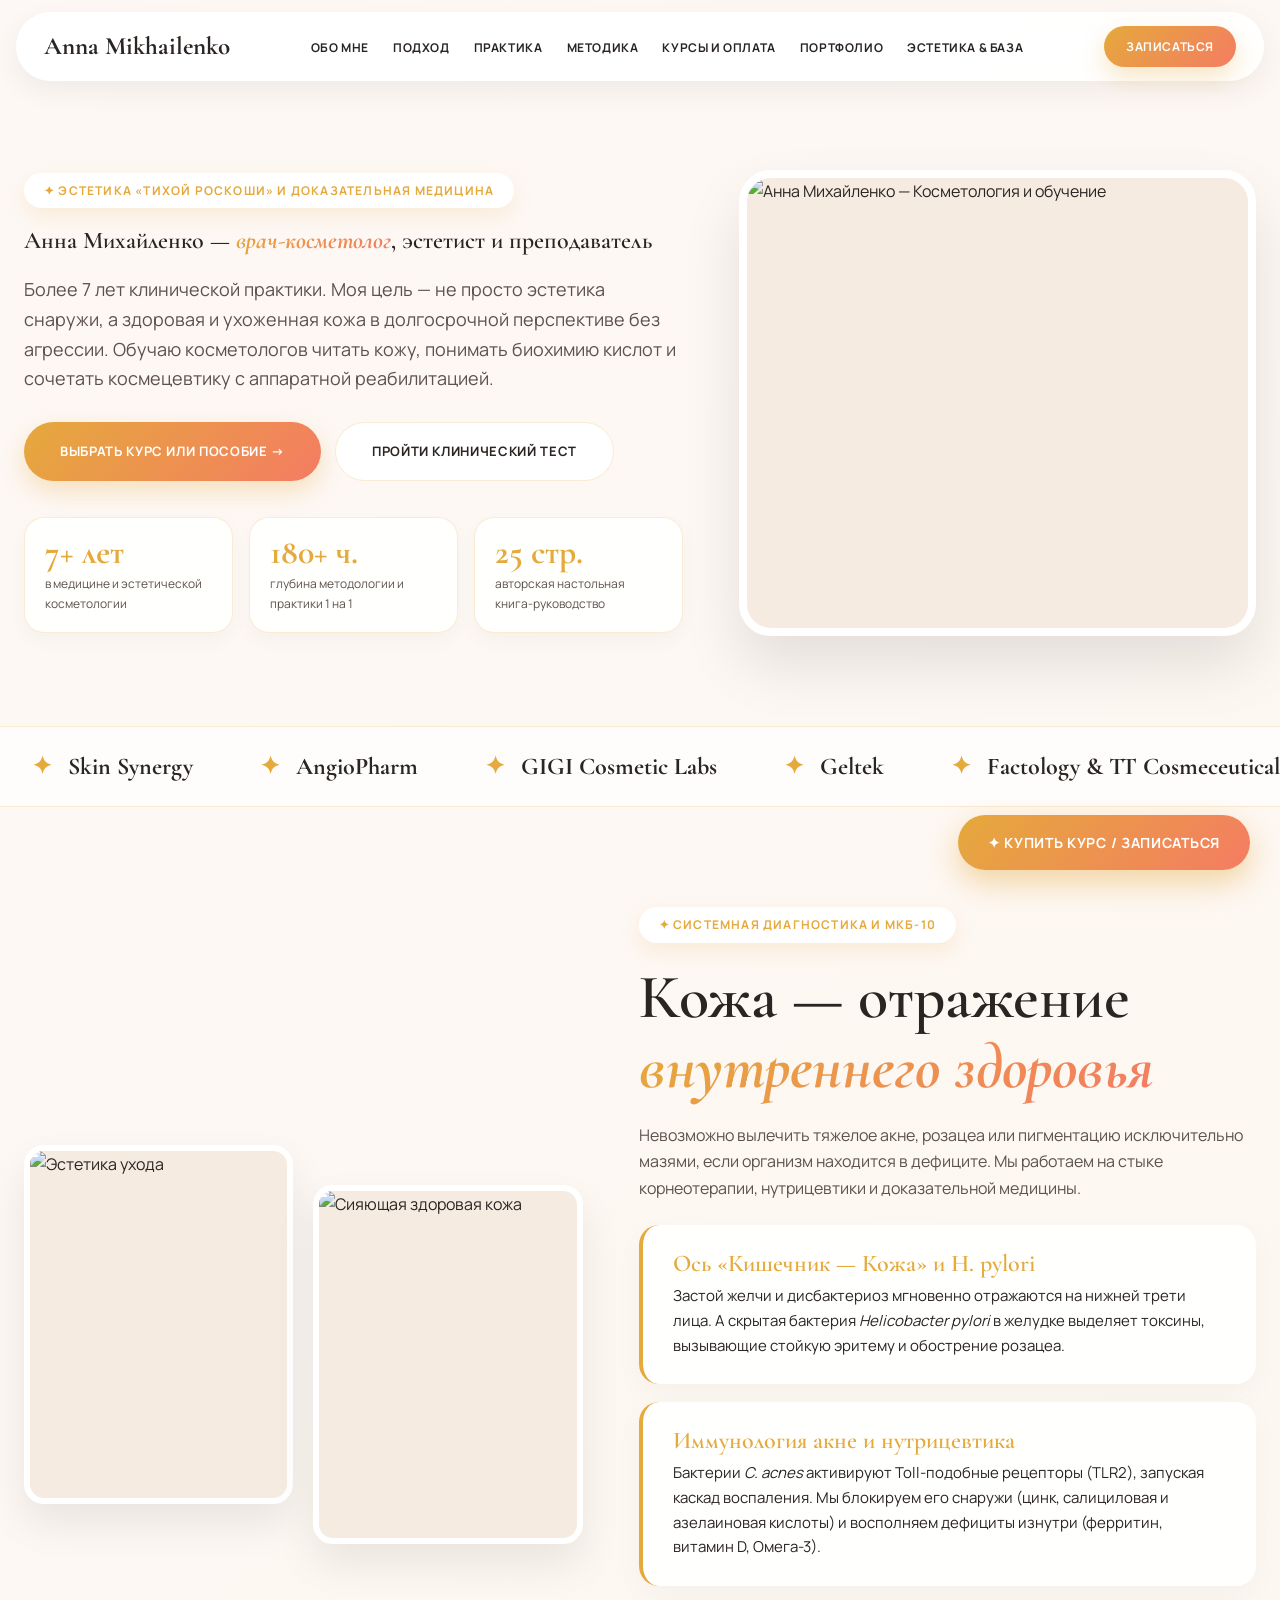
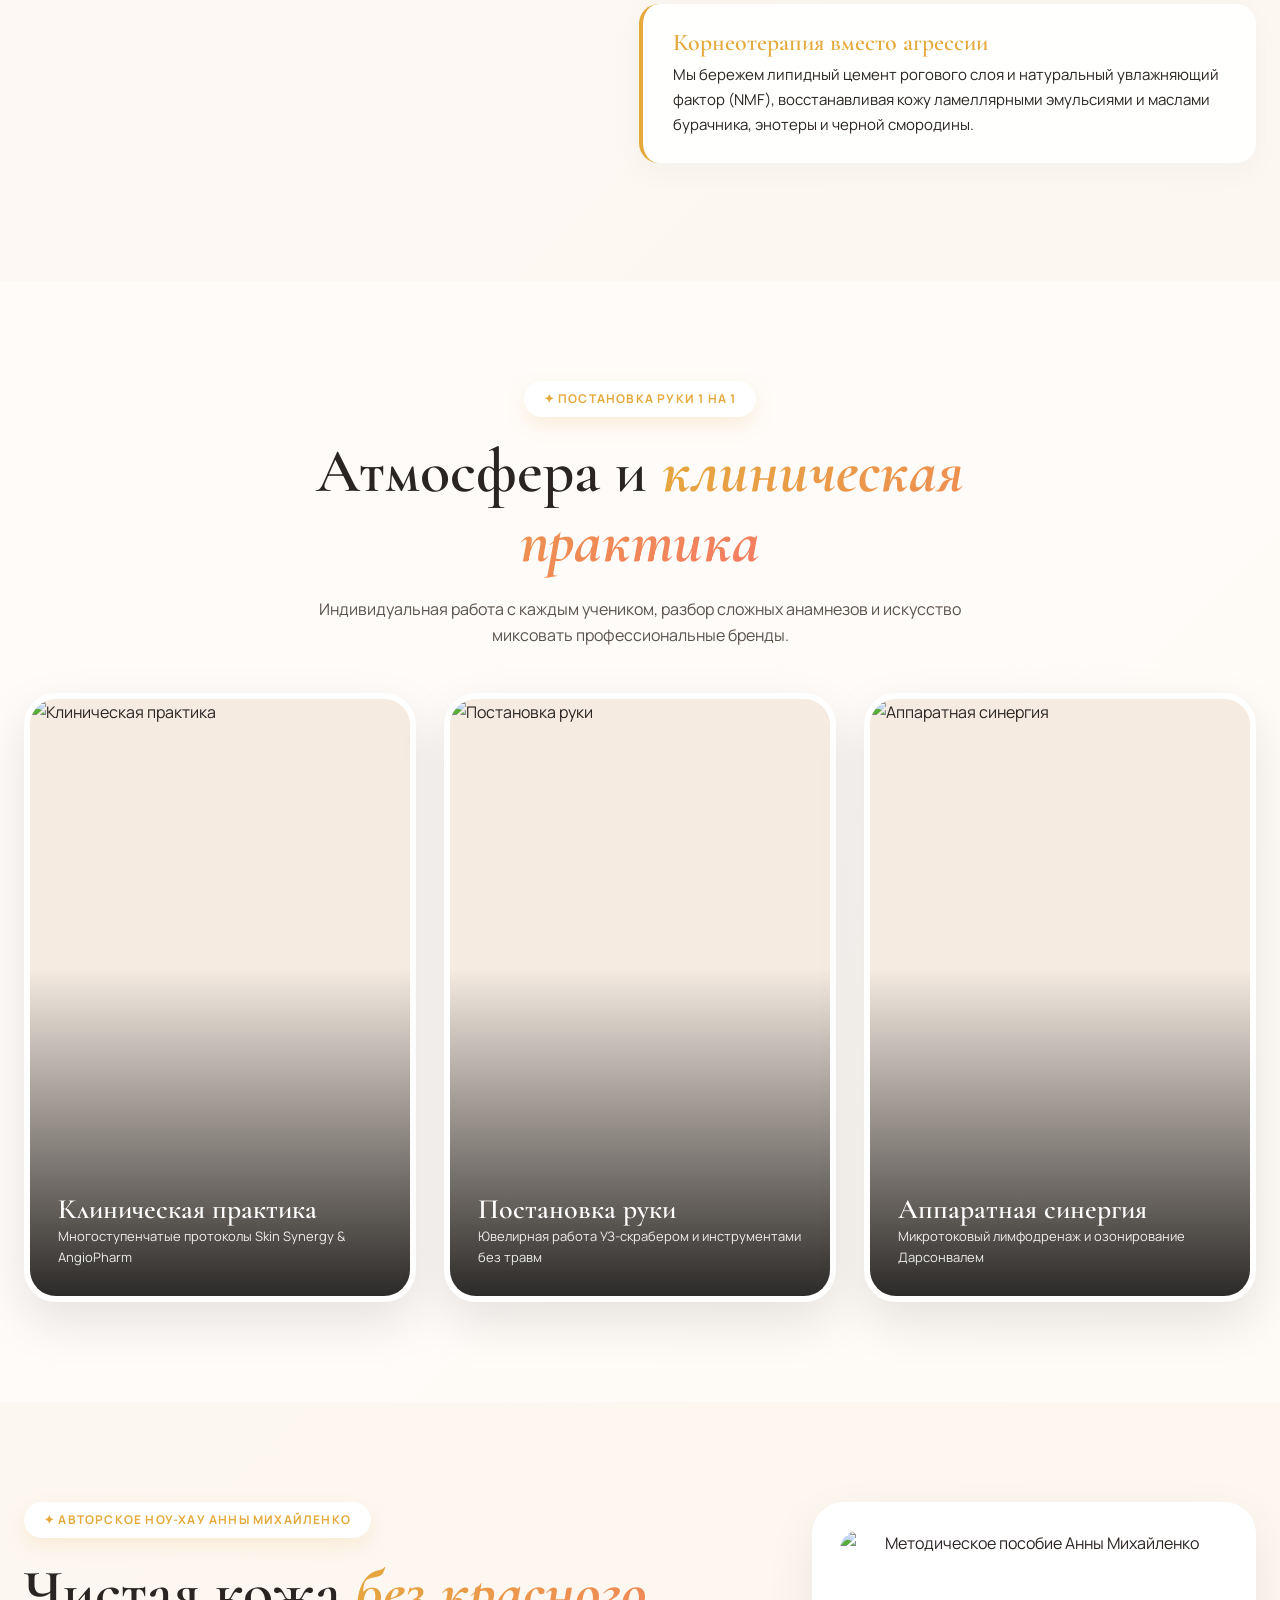
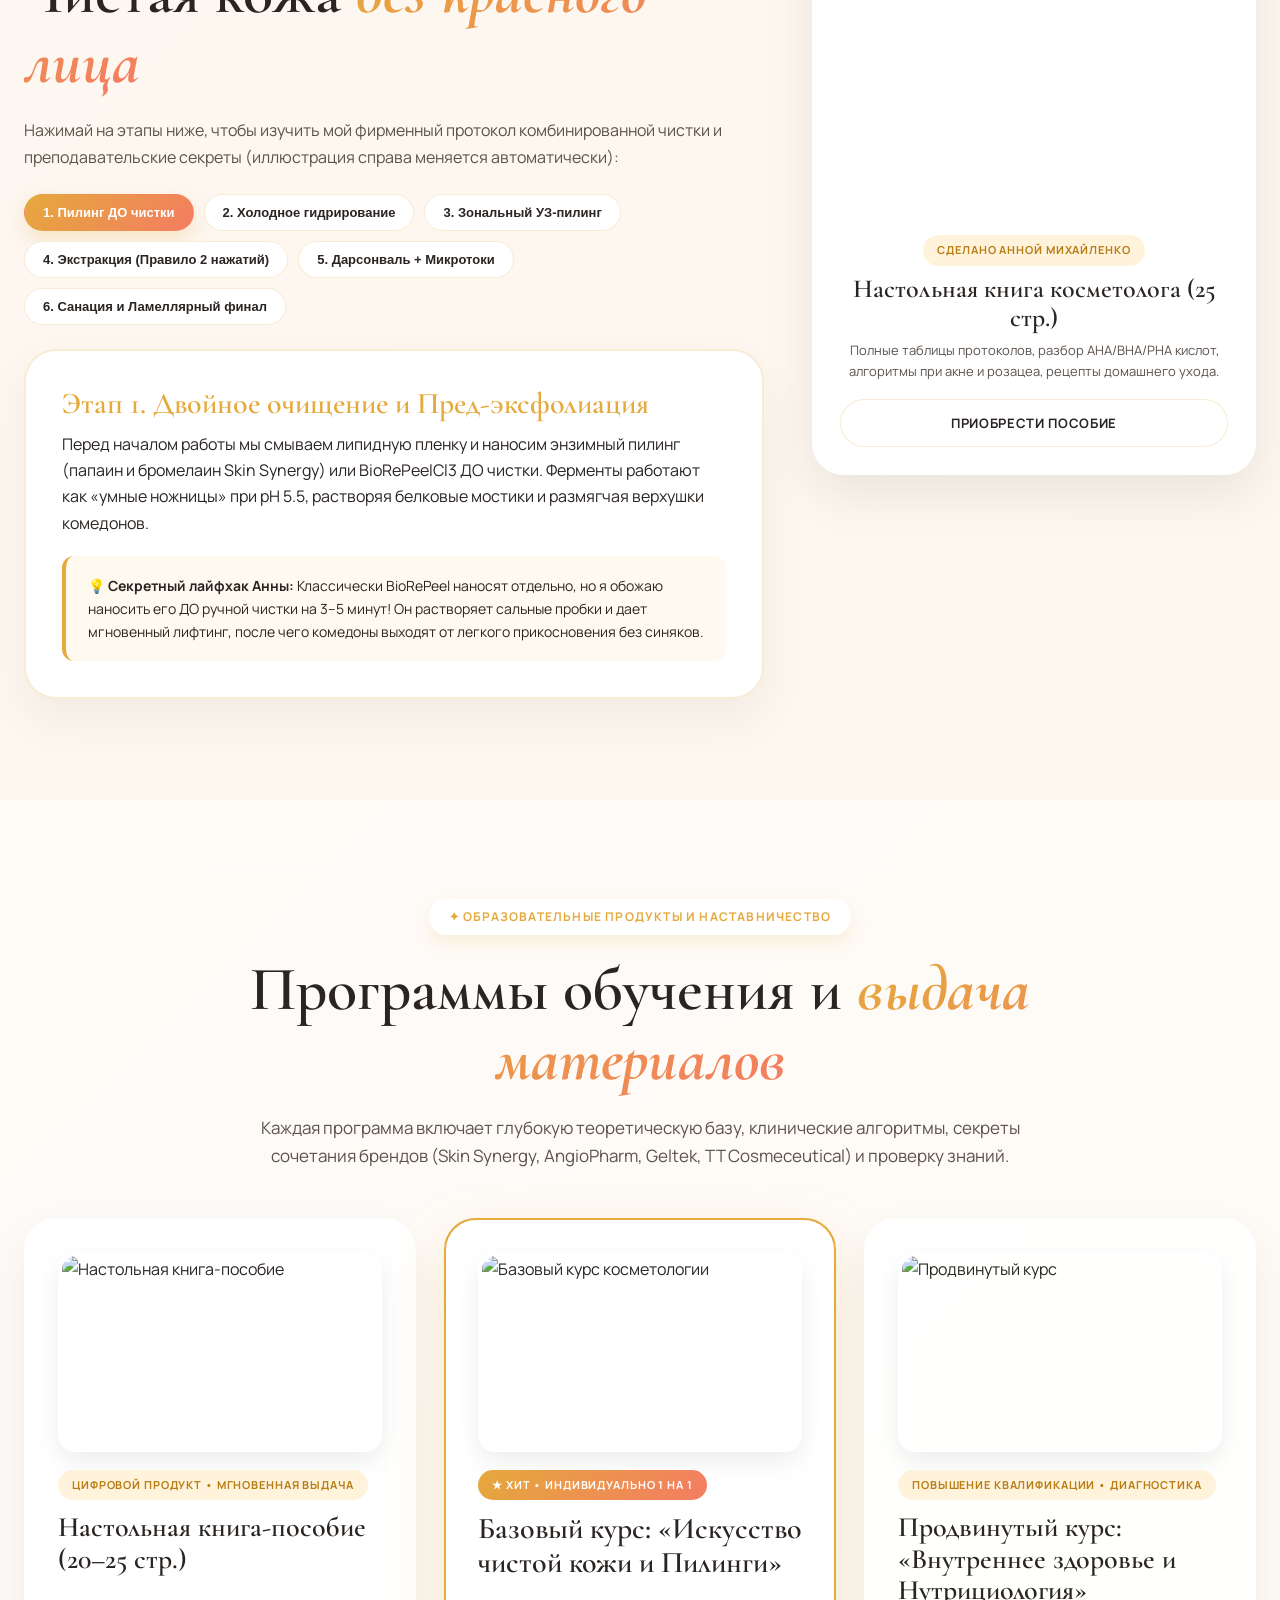
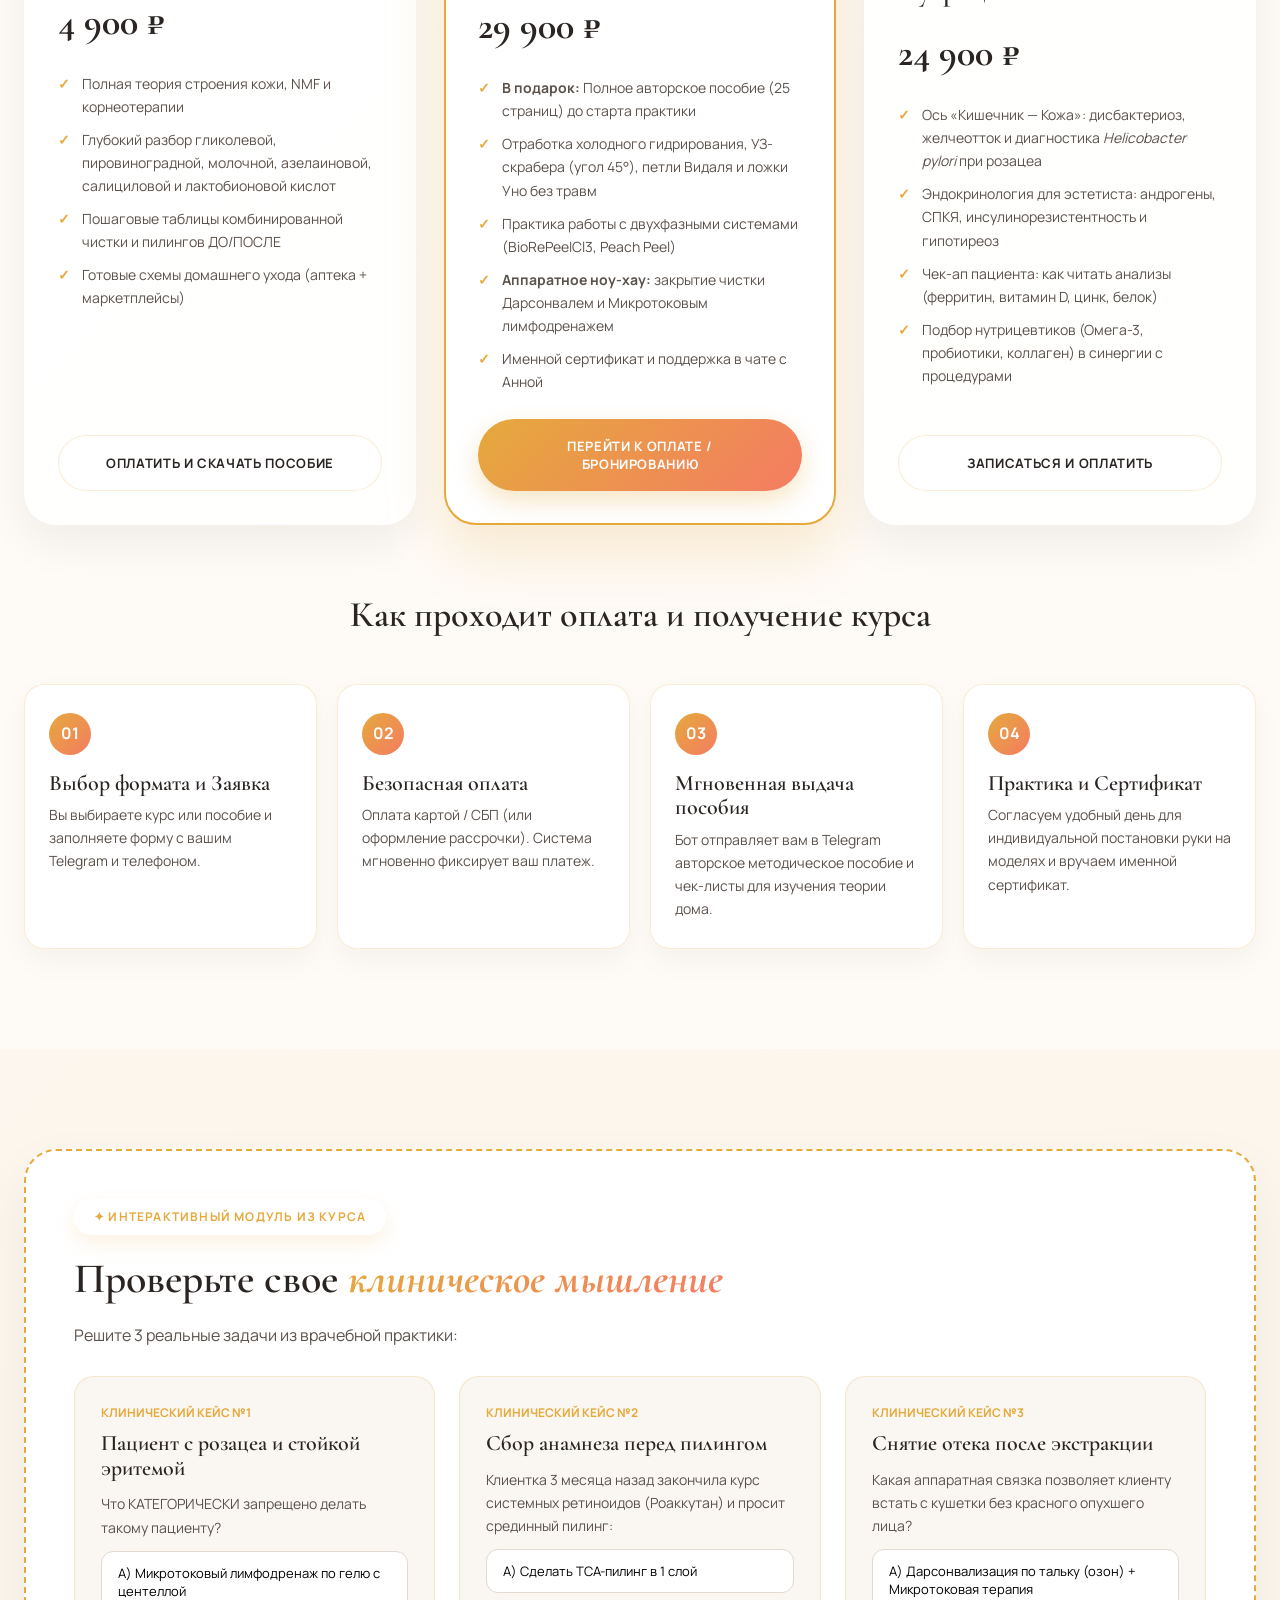
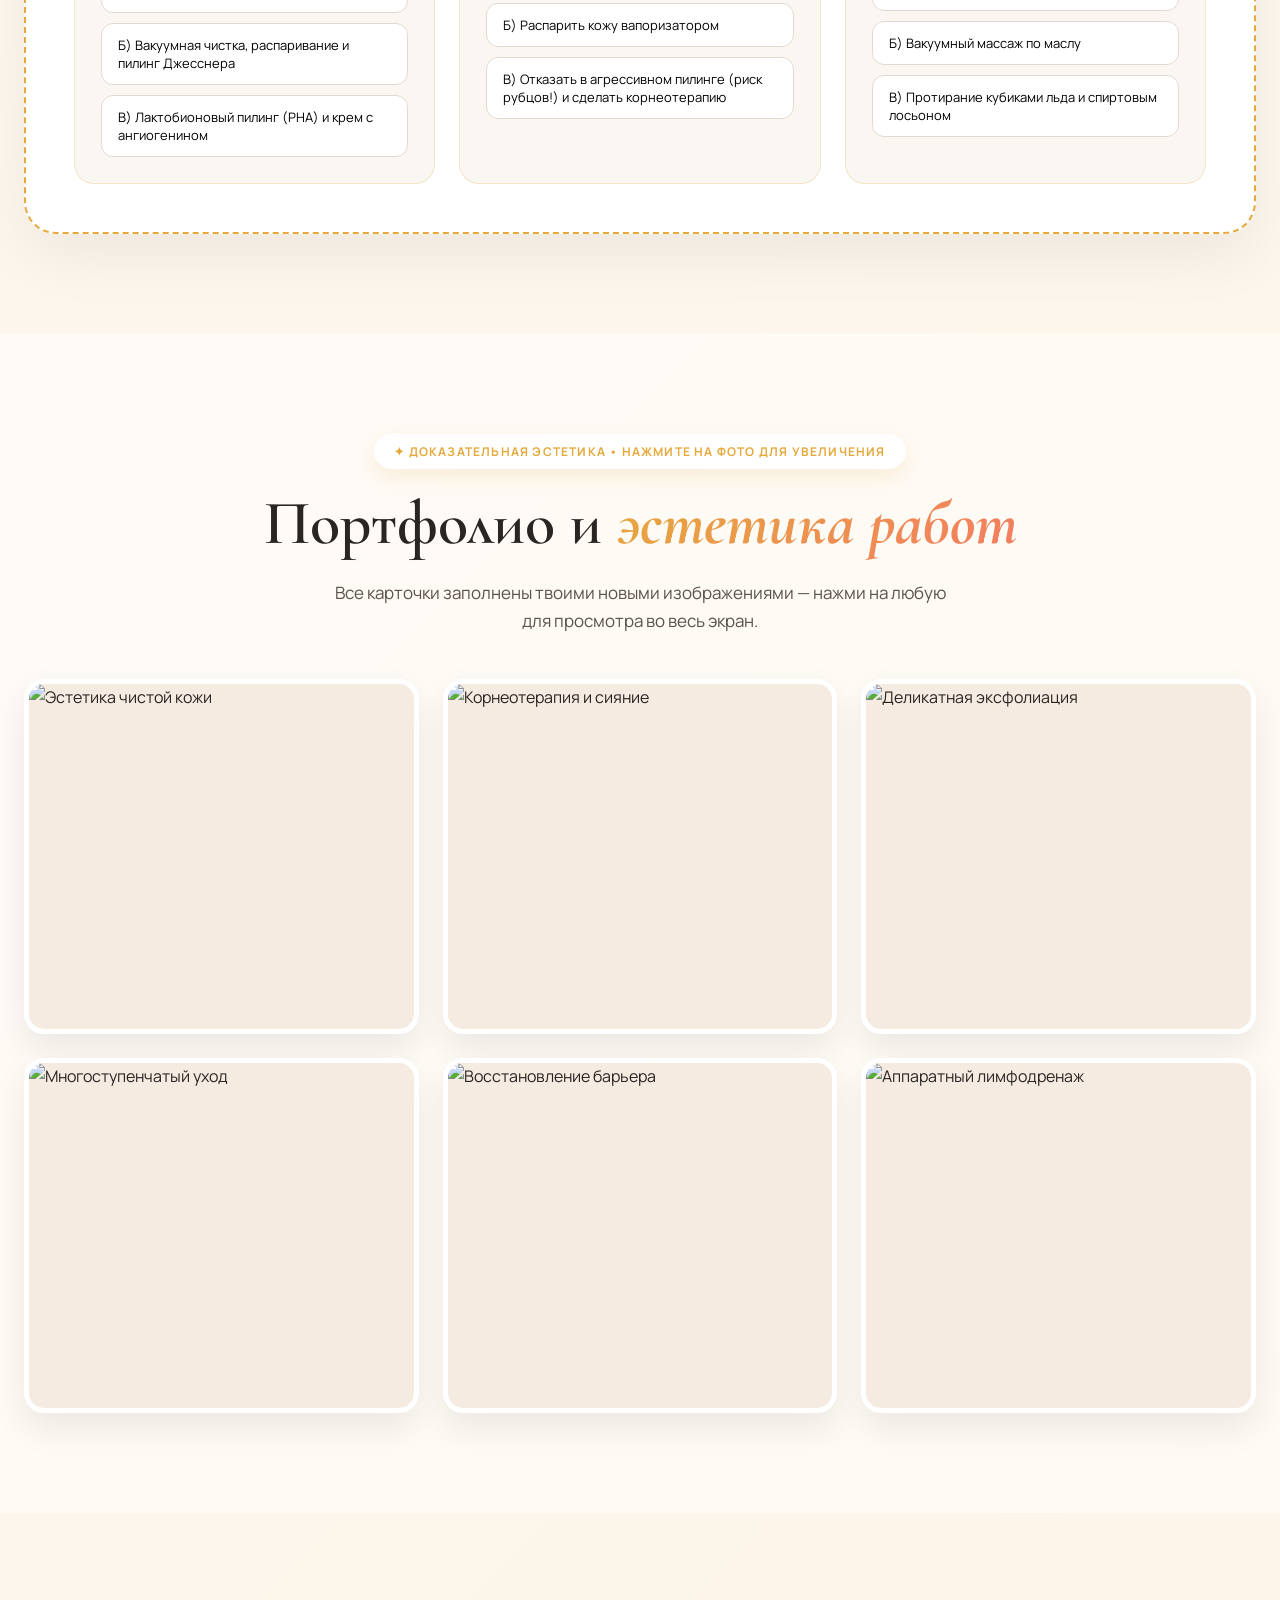
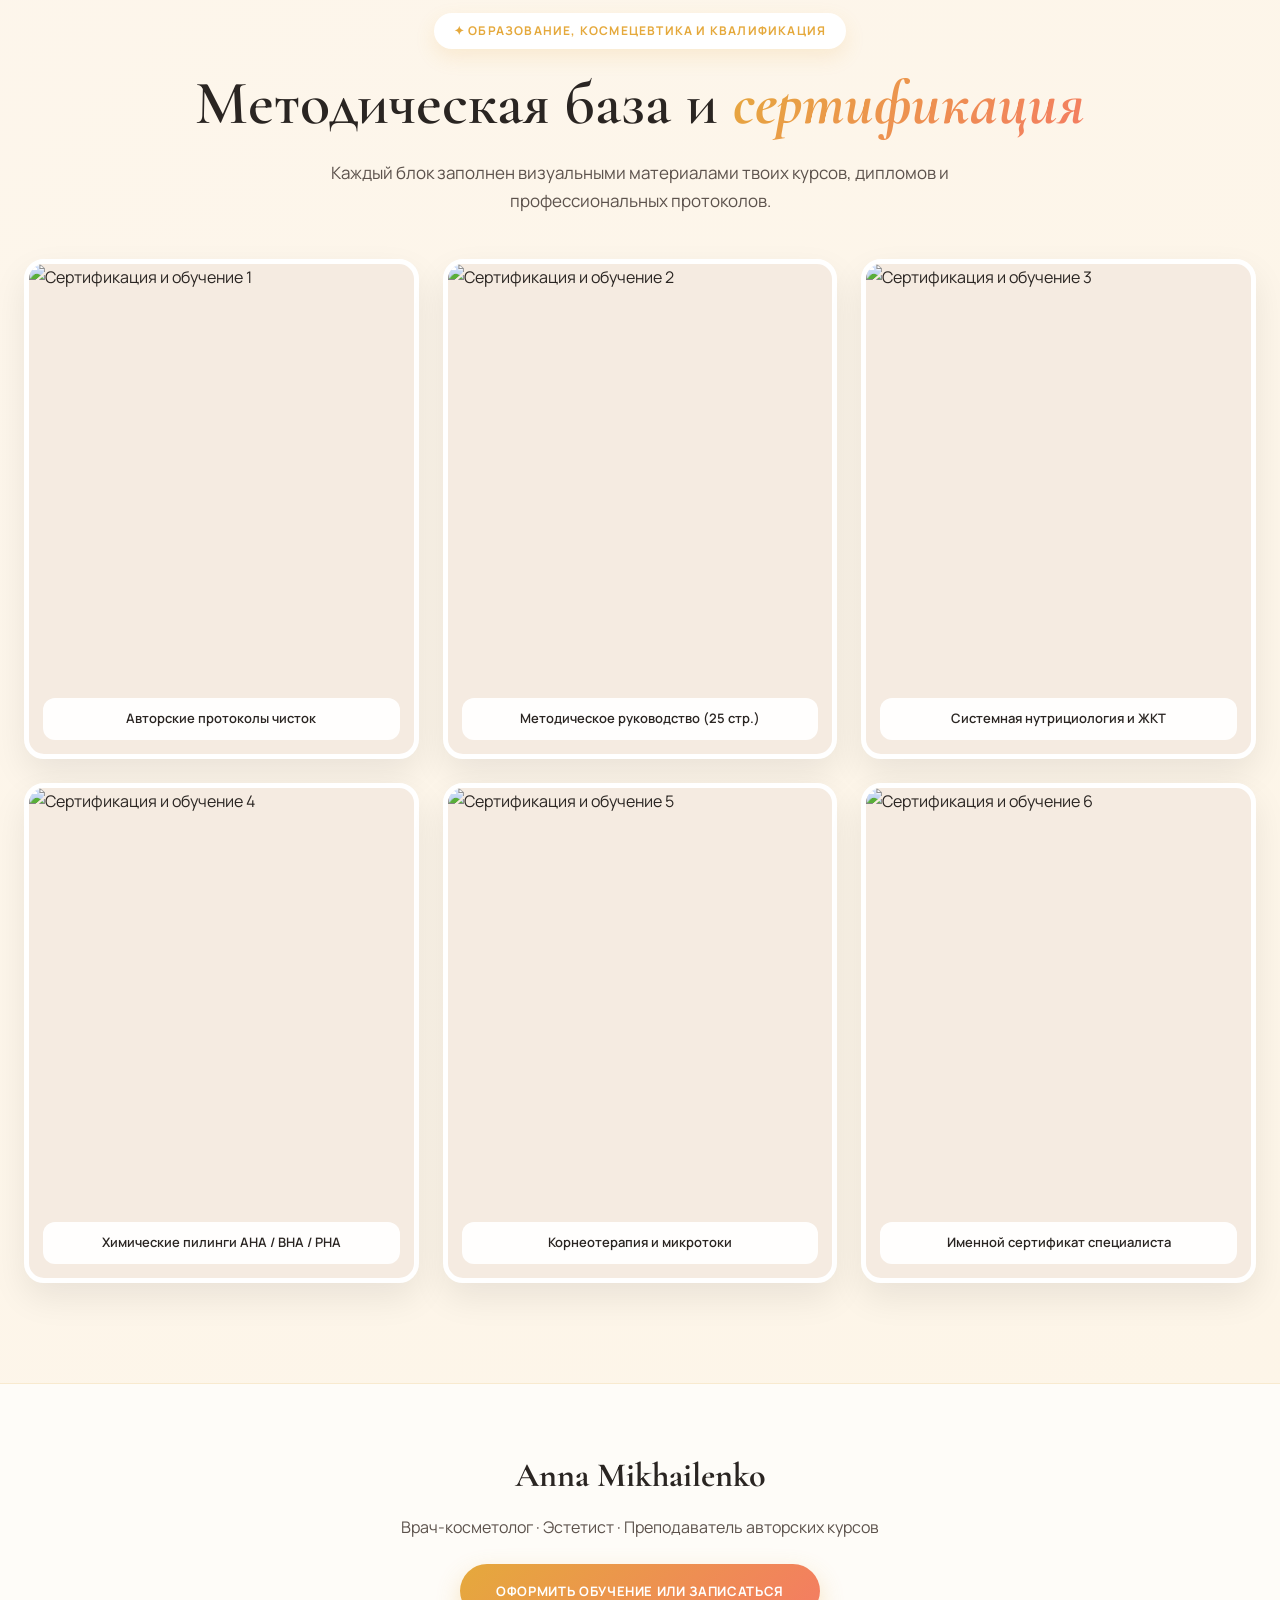
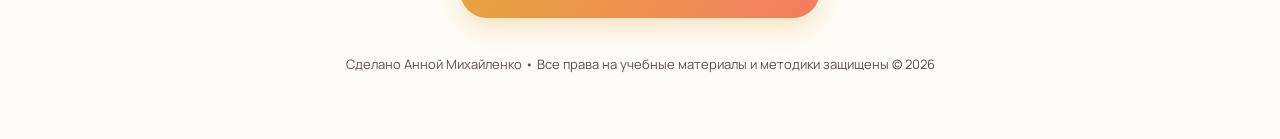
==== riolprint/Cosmetic.html @ 00048441 "feat: complete melevskiystudio portfolio v2.6" ====
<!DOCTYPE html>
<html lang="ru">
<head>
    <meta charset="UTF-8">
    <meta name="viewport" content="width=device-width, initial-scale=1.0">
    <title>Анна Михайленко | Врач-косметолог, эстетист и преподаватель</title>
    
    <!-- Подключение премиальных шрифтов Google Fonts -->
    <link rel="preconnect" href="https://fonts.googleapis.com">
    <link rel="preconnect" href="https://fonts.gstatic.com" crossorigin>
    <link href="https://fonts.googleapis.com/css2?family=Cormorant+Garamond:ital,wght@0,500;0,600;0,700;1,500;1,600&family=Manrope:wght@300;400;500;600;700&display=swap" rel="stylesheet">

    <style>
        /* ==========================================================================
           1. ПЕРЕМЕННЫЕ ДИЗАЙНА И ПАЛИТРА «ТИХАЯ РОСКОШЬ + ДИНАМИКА»
           ========================================================================== */
        :root {
            --bg-card: rgba(255, 255, 255, 0.9);
            --text-main: #2A2522;
            --text-muted: #5C524C;
            --accent-bright: #E5A93C;
            --accent-rose: #C28F8F;
            --accent-gradient: linear-gradient(135deg, #E5A93C, #F47C62);
            --border-soft: rgba(229, 169, 60, 0.22);
            --radius-xl: 32px;
            --radius-md: 20px;
            --transition-bounce: all 0.55s cubic-bezier(0.34, 1.56, 0.64, 1);
        }

        * { margin: 0; padding: 0; box-sizing: border-box; }
        html { scroll-behavior: smooth; }

        /* ==========================================================================
           2. АНИМИРОВАННЫЙ ЖИВОЙ ФОН И ПОЛОСА ПРОГРЕССА
           ========================================================================== */
        @keyframes gradientFlow {
            0% { background-position: 0% 50%; }
            50% { background-position: 100% 50%; }
            100% { background-position: 0% 50%; }
        }

        body {
            font-family: 'Manrope', sans-serif;
            color: var(--text-main);
            line-height: 1.65;
            overflow-x: hidden;
            background: linear-gradient(-45deg, #FAF5EE, #FFF0EC, #FDF4E3, #FDF8F5);
            background-size: 400% 400%;
            animation: gradientFlow 15s ease infinite;
        }

        .scroll-progress {
            position: fixed;
            top: 0; left: 0;
            height: 4px;
            background: var(--accent-gradient);
            width: 0%;
            z-index: 3000;
            transition: width 0.1s ease;
        }

        .container { max-width: 1320px; margin: 0 auto; padding: 0 24px; }

        /* ==========================================================================
           3. ТИПОГРАФИКА И КНОПКИ
           ========================================================================== */
        h1, h2, h3, h4, .serif-font {
            font-family: 'Cormorant Garamond', serif;
            font-weight: 600;
            line-height: 1.12;
        }

        .section-title {
            font-size: clamp(36px, 5.5vw, 62px);
            margin-bottom: 20px;
        }

        .italic-accent {
            font-style: italic;
            background: var(--accent-gradient);
            -webkit-background-clip: text;
            -webkit-text-fill-color: transparent;
            font-weight: 700;
        }

        .tag-pill {
            display: inline-flex;
            align-items: center;
            gap: 8px;
            padding: 8px 20px;
            border-radius: 100px;
            background: #FFFFFF;
            color: var(--accent-bright);
            font-weight: 700;
            font-size: 12px;
            text-transform: uppercase;
            letter-spacing: 0.1em;
            margin-bottom: 20px;
            box-shadow: 0 8px 20px rgba(229, 169, 60, 0.15);
        }

        .btn {
            display: inline-flex;
            align-items: center;
            justify-content: center;
            gap: 10px;
            padding: 18px 36px;
            border-radius: 100px;
            font-weight: 700;
            text-transform: uppercase;
            letter-spacing: 0.05em;
            text-decoration: none;
            cursor: pointer;
            border: none;
            transition: var(--transition-bounce);
            font-family: 'Manrope', sans-serif;
            font-size: 13px;
        }

        .btn-primary {
            background: var(--accent-gradient);
            color: #FFFFFF;
            box-shadow: 0 10px 25px rgba(229, 169, 60, 0.3);
        }

        .btn-primary:hover {
            transform: translateY(-4px) scale(1.02);
            box-shadow: 0 16px 35px rgba(244, 124, 98, 0.42);
        }

        .btn-outline {
            background: #FFFFFF;
            color: var(--text-main);
            border: 1.5px solid var(--border-soft);
        }

        .btn-outline:hover {
            border-color: var(--accent-bright);
            transform: translateY(-3px);
            box-shadow: 0 10px 24px rgba(229, 169, 60, 0.15);
        }

        /* ==========================================================================
           4. ШАПКА САЙТА (HEADER)
           ========================================================================== */
        header {
            position: fixed;
            top: 12px; left: 50%;
            transform: translateX(-50%);
            width: calc(100% - 32px);
            max-width: 1320px;
            z-index: 1000;
            padding: 14px 28px;
            background: rgba(255, 255, 255, 0.92);
            backdrop-filter: blur(20px);
            -webkit-backdrop-filter: blur(20px);
            border-radius: 100px;
            box-shadow: 0 10px 30px rgba(0, 0, 0, 0.06);
            display: flex;
            justify-content: space-between;
            align-items: center;
        }

        .logo {
            font-family: 'Cormorant Garamond', serif;
            font-size: 25px;
            font-weight: 700;
            color: var(--text-main);
            text-decoration: none;
        }

        .nav-links { display: flex; gap: 24px; list-style: none; }
        .nav-links a {
            color: var(--text-main);
            text-decoration: none;
            font-size: 12px;
            font-weight: 700;
            text-transform: uppercase;
            letter-spacing: 0.05em;
            transition: color 0.3s;
        }
        .nav-links a:hover { color: var(--accent-bright); }

        .mobile-menu-btn {
            display: none;
            background: none; border: none;
            font-size: 24px; cursor: pointer; color: var(--text-main);
        }

        /* ==========================================================================
           5. ГЛАВНЫЙ ЭКРАН (HERO)
           ========================================================================== */
        .hero { padding: 170px 0 90px; }

        .hero-grid {
            display: grid;
            grid-template-columns: 1.12fr 0.88fr;
            gap: 56px;
            align-items: center;
        }

        .hero-photo-wrapper {
            position: relative;
            border-radius: var(--radius-xl);
            overflow: hidden;
            aspect-ratio: 4/3.6;
            box-shadow: 0 30px 60px rgba(0,0,0,0.1);
            border: 8px solid #FFFFFF;
            transition: var(--transition-bounce);
            cursor: pointer;
            background: #F5EBE1;
        }

        .hero-photo-wrapper:hover {
            transform: translateY(-8px) rotate(0.8deg);
            box-shadow: 0 40px 80px rgba(229, 169, 60, 0.25);
        }

        .hero-photo-wrapper img {
            width: 100%; height: 100%; object-fit: cover; display: block;
        }

        .stats-strip {
            display: grid;
            grid-template-columns: repeat(3, 1fr);
            gap: 16px;
            margin-top: 36px;
        }

        .stat-box {
            background: var(--bg-card);
            padding: 18px 20px;
            border-radius: var(--radius-md);
            border: 1px solid var(--border-soft);
            box-shadow: 0 8px 20px rgba(0,0,0,0.03);
        }

        .stat-num {
            font-family: 'Cormorant Garamond', serif;
            font-size: 34px;
            font-weight: 700;
            color: var(--accent-bright);
            line-height: 1;
            margin-bottom: 4px;
        }

        /* ==========================================================================
           6. БЕГУЩАЯ СТРОКА БРЕНДОВ КОСМЕЦЕВТИКИ (MARQUEE)
           ========================================================================== */
        .marquee-bar {
            padding: 20px 0;
            background: rgba(255, 255, 255, 0.7);
            border-top: 1px solid var(--border-soft);
            border-bottom: 1px solid var(--border-soft);
            overflow: hidden;
            white-space: nowrap;
        }

        .marquee-track {
            display: inline-block;
            animation: marqueeScroll 28s linear infinite;
        }

        .marquee-item {
            display: inline-block;
            font-family: 'Cormorant Garamond', serif;
            font-size: 24px;
            font-weight: 700;
            margin: 0 32px;
            color: var(--text-main);
        }

        .marquee-item span { color: var(--accent-bright); margin-right: 10px; }

        @keyframes marqueeScroll {
            from { transform: translateX(0); }
            to { transform: translateX(-50%); }
        }

        /* ==========================================================================
           7. БЛОК ФИЛОСОФИИ И REELS-ГАЛЕРЕЯ ПРАКТИКИ
           ========================================================================== */
        section { padding: 100px 0; }

        .philosophy-grid {
            display: grid;
            grid-template-columns: 0.95fr 1.05fr;
            gap: 56px;
            align-items: center;
        }

        .photo-collage {
            display: grid;
            grid-template-columns: 1fr 1fr;
            gap: 20px;
        }

        .collage-img {
            border-radius: var(--radius-md);
            overflow: hidden;
            border: 6px solid #FFF;
            box-shadow: 0 20px 40px rgba(0,0,0,0.08);
            aspect-ratio: 3/4;
            transition: var(--transition-bounce);
            cursor: pointer;
            background: #F5EBE1;
        }

        .collage-img.offset { margin-top: 40px; }
        .collage-img:hover {
            transform: scale(1.04) translateY(-8px);
            box-shadow: 0 25px 50px rgba(229, 169, 60, 0.3);
        }
        .collage-img img { width: 100%; height: 100%; object-fit: cover; display: block; }

        .feature-card {
            background: var(--bg-card);
            padding: 26px 30px;
            border-radius: var(--radius-md);
            margin-bottom: 18px;
            backdrop-filter: blur(10px);
            box-shadow: 0 10px 30px rgba(0,0,0,0.03);
            transition: var(--transition-bounce);
            border-left: 4px solid var(--accent-bright);
        }

        .feature-card:hover {
            transform: translateX(8px);
            box-shadow: 0 15px 40px rgba(229, 169, 60, 0.15);
        }

        .reels-grid {
            display: grid;
            grid-template-columns: repeat(3, 1fr);
            gap: 28px;
            margin-top: 44px;
        }

        .reel-card {
            position: relative;
            border-radius: var(--radius-xl);
            overflow: hidden;
            aspect-ratio: 9/14;
            border: 6px solid #FFF;
            box-shadow: 0 20px 50px rgba(0,0,0,0.1);
            transition: var(--transition-bounce);
            background: #F5EBE1;
            cursor: pointer;
        }

        .reel-card:hover {
            transform: translateY(-12px);
            box-shadow: 0 30px 60px rgba(229, 169, 60, 0.38);
        }

        .reel-card img { width: 100%; height: 100%; object-fit: cover; display: block; }

        .reel-overlay {
            position: absolute;
            inset: 0;
            background: linear-gradient(0deg, rgba(0,0,0,0.82) 0%, transparent 55%);
            display: flex;
            flex-direction: column;
            justify-content: flex-end;
            padding: 28px;
            color: #FFF;
        }

        /* ==========================================================================
           8. ИНТЕРАКТИВНЫЙ ПРОТОКОЛ ЧИСТКИ И ЛАЙФХАКИ
           ========================================================================== */
        .method-grid {
            display: grid;
            grid-template-columns: 1.25fr 0.75fr;
            gap: 48px;
            align-items: start;
        }

        .protocol-tabs {
            display: flex;
            flex-wrap: wrap;
            gap: 10px;
            margin-bottom: 24px;
        }

        .tab-btn {
            padding: 10px 18px;
            border-radius: 100px;
            border: 1px solid var(--border-soft);
            background: #FFFFFF;
            color: var(--text-main);
            font-weight: 600;
            font-size: 13px;
            cursor: pointer;
            transition: all 0.25s;
        }

        .tab-btn.active, .tab-btn:hover {
            background: var(--accent-gradient);
            color: #FFFFFF;
            border-color: transparent;
            box-shadow: 0 8px 20px rgba(229, 169, 60, 0.25);
        }

        .protocol-display {
            background: #FFFFFF;
            border-radius: var(--radius-xl);
            padding: 36px;
            box-shadow: 0 20px 50px rgba(0,0,0,0.05);
            border: 2px solid var(--border-soft);
        }

        .lifehack-banner {
            margin-top: 20px;
            padding: 18px 22px;
            background: #FFF9F0;
            border-left: 4px solid var(--accent-bright);
            border-radius: 12px;
            font-size: 14px;
        }

        .schema-card {
            position: sticky;
            top: 110px;
            background: #FFFFFF;
            padding: 24px;
            border-radius: var(--radius-xl);
            box-shadow: 0 20px 50px rgba(0,0,0,0.08);
            border: 4px solid #FFF;
            text-align: center;
        }
        .schema-card img {
            width: 100%;
            aspect-ratio: 4/3;
            object-fit: cover;
            border-radius: var(--radius-md);
            margin-bottom: 14px;
            display: block;
            cursor: pointer;
        }

        /* ==========================================================================
           9. ПРОГРАММЫ ОБУЧЕНИЯ И 4 ШАГА ОПЛАТЫ/ВЫДАЧИ
           ========================================================================== */
        .courses-grid {
            display: grid;
            grid-template-columns: repeat(3, 1fr);
            gap: 28px;
            margin-top: 48px;
        }

        .course-card {
            background: var(--bg-card);
            border-radius: var(--radius-xl);
            padding: 32px;
            border: 2px solid rgba(255,255,255,0.9);
            box-shadow: 0 18px 45px rgba(0,0,0,0.06);
            display: flex;
            flex-direction: column;
            justify-content: space-between;
            transition: var(--transition-bounce);
            position: relative;
        }

        .course-card.featured {
            background: #FFFFFF;
            border: 2px solid var(--accent-bright);
            box-shadow: 0 25px 60px rgba(229, 169, 60, 0.22);
        }

        .course-card:hover { transform: translateY(-10px); }

        .course-img-thumb {
            width: 100%;
            height: 200px;
            object-fit: cover;
            border-radius: 18px;
            margin-bottom: 18px;
            border: 4px solid #FFFFFF;
            box-shadow: 0 10px 25px rgba(0,0,0,0.07);
            display: block;
        }

        .course-badge {
            display: inline-block;
            align-self: flex-start;
            padding: 6px 14px;
            border-radius: 100px;
            background: #FFF3DC;
            color: #B87D14;
            font-size: 11px;
            font-weight: 700;
            text-transform: uppercase;
            letter-spacing: 0.08em;
            margin-bottom: 12px;
        }

        .course-price {
            font-family: 'Cormorant Garamond', serif;
            font-size: 38px;
            font-weight: 700;
            color: var(--text-main);
            margin: 16px 0 6px;
        }

        .course-list {
            list-style: none;
            margin: 18px 0 26px;
        }

        .course-list li {
            margin-bottom: 10px;
            font-size: 14px;
            padding-left: 24px;
            position: relative;
            color: var(--text-muted);
        }

        .course-list li::before {
            content: "✓";
            position: absolute; left: 0;
            color: var(--accent-bright);
            font-weight: 800;
        }

        .payment-steps-grid {
            display: grid;
            grid-template-columns: repeat(4, 1fr);
            gap: 20px;
            margin-top: 48px;
        }

        .pay-step-card {
            background: #FFFFFF;
            border-radius: var(--radius-md);
            padding: 28px 24px;
            border: 1px solid var(--border-soft);
            box-shadow: 0 12px 30px rgba(0,0,0,0.04);
        }

        .pay-step-num {
            width: 42px; height: 42px;
            border-radius: 50%;
            background: var(--accent-gradient);
            color: #FFF; font-weight: 700;
            display: flex; align-items: center; justify-content: center;
            margin-bottom: 16px;
        }

        /* ==========================================================================
           10. ИНТЕРАКТИВНЫЙ ТРЕНАЖЕР (ПРАКТИЧЕСКИЕ КЕЙСЫ)
           ========================================================================== */
        .quiz-container {
            background: #FFFFFF;
            border-radius: var(--radius-xl);
            padding: 48px;
            box-shadow: 0 24px 60px rgba(0,0,0,0.06);
            border: 2px dashed var(--accent-bright);
        }

        .quiz-grid {
            display: grid;
            grid-template-columns: repeat(3, 1fr);
            gap: 24px;
            margin-top: 28px;
        }

        .quiz-card {
            background: #FAF7F2;
            padding: 26px;
            border-radius: var(--radius-md);
            border: 1px solid var(--border-soft);
        }

        .quiz-opt {
            display: block; width: 100%; text-align: left;
            padding: 12px 16px; margin-top: 10px;
            border-radius: 12px; border: 1px solid #E2D9D0;
            background: #FFFFFF; font-family: inherit;
            font-size: 13px; cursor: pointer; transition: all 0.2s;
        }

        .quiz-opt:hover { border-color: var(--accent-bright); background: #FFFDF9; }
        .quiz-opt.correct { background: #E8F5E9; border-color: #4CAF50; color: #1B5E20; font-weight: 600; }
        .quiz-opt.wrong { background: #FFEBEE; border-color: #EF5350; color: #B71C1C; }

        .quiz-explanation {
            display: none; margin-top: 14px; padding: 12px;
            border-radius: 10px; background: #FFF4E0; font-size: 13px;
        }

        /* ==========================================================================
           11. ПОРТФОЛИО РАБОТ И ДИПЛОМЫ (ВСЕ 12 БЛОКОВ ЗАПОЛНЕНЫ ФОТО)
           ========================================================================== */
        .portfolio-grid, .diplomas-grid {
            display: grid;
            grid-template-columns: repeat(3, 1fr);
            gap: 24px;
            margin-top: 44px;
        }

        .portfolio-card, .diploma-card {
            border-radius: var(--radius-md);
            overflow: hidden;
            border: 5px solid #FFF;
            box-shadow: 0 15px 35px rgba(0,0,0,0.08);
            aspect-ratio: 4/3.6;
            transition: var(--transition-bounce);
            position: relative;
            cursor: pointer;
            background: #F5EBE1;
        }

        .diploma-card {
            aspect-ratio: 3/3.8;
            border: 5px solid #FFFFFF;
        }

        .portfolio-card img, .diploma-card img {
            width: 100%; height: 100%; object-fit: cover;
            display: block;
            transition: transform 0.5s ease;
        }

        .portfolio-card:hover, .diploma-card:hover {
            transform: translateY(-8px);
            box-shadow: 0 25px 50px rgba(229, 169, 60, 0.3);
        }

        .portfolio-card:hover img, .diploma-card:hover img { transform: scale(1.06); }

        .card-caption-badge {
            position: absolute;
            bottom: 14px; left: 14px; right: 14px;
            background: rgba(255, 255, 255, 0.92);
            backdrop-filter: blur(8px);
            padding: 10px 14px;
            border-radius: 12px;
            font-size: 13px;
            font-weight: 600;
            color: var(--text-main);
            text-align: center;
        }

        /* ==========================================================================
           12. ВСПЛЫВАЮЩЕЕ ОКНО ОПЛАТЫ И LIGHTBOX
           ========================================================================== */
        .fab-btn {
            position: fixed;
            bottom: 30px; right: 30px; z-index: 900;
            background: var(--accent-gradient); color: #fff;
            border: none; border-radius: 100px; padding: 18px 30px;
            font-family: 'Manrope', sans-serif; font-size: 14px;
            font-weight: 700; text-transform: uppercase; letter-spacing: 0.05em;
            cursor: pointer; box-shadow: 0 12px 30px rgba(229, 169, 60, 0.45);
            transition: var(--transition-bounce);
        }

        .fab-btn:hover { transform: translateY(-5px) scale(1.05); }

        .popup-overlay {
            display: none; position: fixed; inset: 0;
            background: rgba(25, 20, 18, 0.65); backdrop-filter: blur(8px);
            z-index: 2000; align-items: center; justify-content: center; padding: 20px;
        }
        .popup-overlay.active { display: flex; }

        .popup-box {
            background: #fff; border-radius: var(--radius-xl);
            padding: 44px 40px; max-width: 520px; width: 100%;
            box-shadow: 0 30px 80px rgba(0,0,0,0.2); position: relative;
        }

        .popup-close {
            position: absolute; top: 18px; right: 22px;
            background: none; border: none; font-size: 28px; cursor: pointer; color: var(--text-muted);
        }

        .form-group { margin-bottom: 16px; }
        .form-group label {
            display: block; font-size: 11px; font-weight: 700;
            text-transform: uppercase; letter-spacing: 0.08em;
            color: var(--text-muted); margin-bottom: 6px;
        }

        .form-group input, .form-group select {
            width: 100%; padding: 15px 18px;
            border: 2px solid #EFEAE4; border-radius: 14px;
            font-family: 'Manrope', sans-serif; font-size: 15px;
            color: var(--text-main); outline: none; background: #FAFAFA;
        }

        .lightbox {
            display: none; position: fixed; inset: 0;
            background: rgba(0,0,0,0.88); z-index: 2500;
            align-items: center; justify-content: center; padding: 24px; cursor: zoom-out;
        }
        .lightbox.active { display: flex; }
        .lightbox img { max-width: 92%; max-height: 90vh; border-radius: 16px; border: 4px solid #FFF; }

        .reveal {
            opacity: 0; transform: translateY(40px);
            transition: opacity 0.8s ease, transform 0.8s cubic-bezier(0.34, 1.56, 0.64, 1);
        }
        .reveal.visible { opacity: 1; transform: translateY(0); }

        @media (max-width: 980px) {
            .nav-links {
                display: none; position: absolute; top: 70px; left: 0; width: 100%;
                background: #FFFFFF; flex-direction: column; padding: 24px;
                border-radius: 24px; box-shadow: 0 20px 40px rgba(0,0,0,0.1);
            }
            .nav-links.mobile-open { display: flex; }
            .mobile-menu-btn { display: block; }
            .hero-grid, .philosophy-grid, .reels-grid, .method-grid, .courses-grid, .payment-steps-grid, .quiz-grid {
                grid-template-columns: 1fr;
            }
            .portfolio-grid, .diplomas-grid { grid-template-columns: repeat(2, 1fr); }
            .hero { padding-top: 120px; }
        }
    </style>
</head>
<body>

    <div class="scroll-progress" id="scrollProgress"></div>

    <!-- ================= ШАПКА САЙТА ================= -->
    <header>
        <a href="#" class="logo">Anna Mikhailenko</a>
        <ul class="nav-links" id="navLinks">
            <li><a href="#about" onclick="closeMobileMenu()">Обо мне</a></li>
            <li><a href="#philosophy" onclick="closeMobileMenu()">Подход</a></li>
            <li><a href="#reels" onclick="closeMobileMenu()">Практика</a></li>
            <li><a href="#method" onclick="closeMobileMenu()">Методика</a></li>
            <li><a href="#courses" onclick="closeMobileMenu()">Курсы и Оплата</a></li>
            <li><a href="#portfolio" onclick="closeMobileMenu()">Портфолио</a></li>
            <li><a href="#diplomas" onclick="closeMobileMenu()">Эстетика & База</a></li>
        </ul>
        <div style="display: flex; align-items: center; gap: 12px;">
            <button onclick="openPopup('Консультация / Запись в кабинет')" class="btn btn-primary" style="padding: 12px 22px; font-size: 12px;">Записаться</button>
            <button class="mobile-menu-btn" onclick="toggleMobileMenu()">☰</button>
        </div>
    </header>

    <!-- ================= БЛОК 1: ГЛАВНЫЙ ЭКРАН (HERO) ================= -->
    <section class="hero" id="about">
        <div class="container hero-grid reveal">
            <div>
                <span class="tag-pill">✦ Эстетика «тихой роскоши» и доказательная медицина</span>
                <h1>Анна Михайленко — <span class="italic-accent">врач-косметолог</span>, эстетист и преподаватель</h1>
                <p style="font-size: 18px; color: var(--text-muted); margin: 20px 0 28px;">
                    Более 7 лет клинической практики. Моя цель — не просто эстетика снаружи, а здоровая и ухоженная кожа в долгосрочной перспективе без агрессии. Обучаю косметологов читать кожу, понимать биохимию кислот и сочетать космецевтику с аппаратной реабилитацией.
                </p>
                <div style="display: flex; gap: 14px; flex-wrap: wrap;">
                    <a href="#courses" class="btn btn-primary">Выбрать курс или пособие →</a>
                    <a href="#practice-quiz" class="btn btn-outline">Пройти клинический тест</a>
                </div>

                <div class="stats-strip">
                    <div class="stat-box">
                        <div class="stat-num">7+ лет</div>
                        <div style="font-size: 12px; color: var(--text-muted);">в медицине и эстетической косметологии</div>
                    </div>
                    <div class="stat-box">
                        <div class="stat-num">180+ ч.</div>
                        <div style="font-size: 12px; color: var(--text-muted);">глубина методологии и практики 1 на 1</div>
                    </div>
                    <div class="stat-box">
                        <div class="stat-num">25 стр.</div>
                        <div style="font-size: 12px; color: var(--text-muted);">авторская настольная книга-руководство</div>
                    </div>
                </div>
            </div>
            
            <!-- ГЛАВНОЕ ФОТО (Новая ссылка Dribbble 46835740) -->
            <div class="hero-photo-wrapper" onclick="openLightbox(this.querySelector('img').src)">
                <img src="https://cdn.dribbble.com/userupload/44547991/file/8cd98c899443cc263225689fdc1c28c7.png?resize=1200x900&vertical=center" referrerpolicy="no-referrer" alt="Анна Михайленко — Косметология и обучение">
            </div>
        </div>
    </section>

    <!-- ================= БЕГУЩАЯ СТРОКА КОСМЕЦЕВТИКИ ================= -->
    <div class="marquee-bar">
        <div class="marquee-track">
            <span class="marquee-item"><span>✦</span> Skin Synergy</span>
            <span class="marquee-item"><span>✦</span> AngioPharm</span>
            <span class="marquee-item"><span>✦</span> GIGI Cosmetic Labs</span>
            <span class="marquee-item"><span>✦</span> Geltek</span>
            <span class="marquee-item"><span>✦</span> Factology & TT Cosmeceutical</span>
            <span class="marquee-item"><span>✦</span> M.Aklive • Cypher • Derma Factory</span>
            <span class="marquee-item"><span>✦</span> Bioderma • Uriage • Avène • Topicrem</span>
            <span class="marquee-item"><span>✦</span> Skin Synergy</span>
            <span class="marquee-item"><span>✦</span> AngioPharm</span>
            <span class="marquee-item"><span>✦</span> GIGI Cosmetic Labs</span>
            <span class="marquee-item"><span>✦</span> Geltek</span>
        </div>
    </div>

    <!-- ================= БЛОК 2: ФИЛОСОФИЯ И СИСТЕМНЫЙ ПОДХОД ================= -->
    <section id="philosophy">
        <div class="container philosophy-grid">
            <!-- КОЛЛАЖ ФОТОГРАФИЙ (Новые ссылки 6297c0 и 7a8bfb) -->
            <div class="photo-collage reveal">
                <div class="collage-img" onclick="openLightbox(this.querySelector('img').src)">
                    <img src="https://i.pinimg.com/1200x/62/97/c0/6297c0a5366767a621a0b9a01caaf5ef.jpg" referrerpolicy="no-referrer" alt="Эстетика ухода">
                </div>
                <div class="collage-img offset" onclick="openLightbox(this.querySelector('img').src)">
                    <img src="https://i.pinimg.com/1200x/7a/8b/fb/7a8bfb74643828f2cf4c7c99484725e1.jpg" referrerpolicy="no-referrer" alt="Сияющая здоровая кожа">
                </div>
            </div>

            <div class="reveal">
                <span class="tag-pill">✦ Системная диагностика и МКБ-10</span>
                <h2 class="section-title">Кожа — отражение <span class="italic-accent">внутреннего здоровья</span></h2>
                <p style="color: var(--text-muted); margin-bottom: 24px;">
                    Невозможно вылечить тяжелое акне, розацеа или пигментацию исключительно мазями, если организм находится в дефиците. Мы работаем на стыке корнеотерапии, нутрицевтики и доказательной медицины.
                </p>

                <div class="feature-card">
                    <h3 style="font-size: 24px; margin-bottom: 6px; color: var(--accent-bright);">Ось «Кишечник — Кожа» и H. pylori</h3>
                    <p style="font-size: 15px;">Застой желчи и дисбактериоз мгновенно отражаются на нижней трети лица. А скрытая бактерия <em>Helicobacter pylori</em> в желудке выделяет токсины, вызывающие стойкую эритему и обострение розацеа.</p>
                </div>
                <div class="feature-card">
                    <h3 style="font-size: 24px; margin-bottom: 6px; color: var(--accent-bright);">Иммунология акне и нутрицевтика</h3>
                    <p style="font-size: 15px;">Бактерии <em>C. acnes</em> активируют Toll-подобные рецепторы (TLR2), запуская каскад воспаления. Мы блокируем его снаружи (цинк, салициловая и азелаиновая кислоты) и восполняем дефициты изнутри (ферритин, витамин D, Омега-3).</p>
                </div>
                <div class="feature-card">
                    <h3 style="font-size: 24px; margin-bottom: 6px; color: var(--accent-bright);">Корнеотерапия вместо агрессии</h3>
                    <p style="font-size: 15px;">Мы бережем липидный цемент рогового слоя и натуральный увлажняющий фактор (NMF), восстанавливая кожу ламеллярными эмульсиями и маслами бурачника, энотеры и черной смородины.</p>
                </div>
            </div>
        </div>
    </section>

    <!-- ================= БЛОК 3: ПРАКТИКА И ПОСТАНОВКА РУКИ ================= -->
    <section id="reels" style="background: rgba(255,255,255,0.45);">
        <div class="container reveal">
            <div style="text-align: center; max-width: 720px; margin: 0 auto;">
                <span class="tag-pill">✦ Постановка руки 1 на 1</span>
                <h2 class="section-title">Атмосфера и <span class="italic-accent">клиническая практика</span></h2>
                <p style="color: var(--text-muted);">Индивидуальная работа с каждым учеником, разбор сложных анамнезов и искусство миксовать профессиональные бренды.</p>
            </div>
            
            <div class="reels-grid">
                <div class="reel-card" onclick="openLightbox(this.querySelector('img').src)">
                    <img src="https://i.pinimg.com/736x/ce/1e/42/ce1e425ee0fe332a7cbcae841313dd94.jpg" referrerpolicy="no-referrer" alt="Клиническая практика">
                    <div class="reel-overlay">
                        <h4 class="serif-font" style="font-size: 28px;">Клиническая практика</h4>
                        <p style="font-size: 13px; opacity: 0.9;">Многоступенчатые протоколы Skin Synergy & AngioPharm</p>
                    </div>
                </div>

                <div class="reel-card" onclick="openLightbox(this.querySelector('img').src)">
                    <img src="https://i.pinimg.com/736x/72/29/8b/72298ba7ac1632ea14bf6ac11050d53d.jpg" referrerpolicy="no-referrer" alt="Постановка руки">
                    <div class="reel-overlay">
                        <h4 class="serif-font" style="font-size: 28px;">Постановка руки</h4>
                        <p style="font-size: 13px; opacity: 0.9;">Ювелирная работа УЗ-скрабером и инструментами без травм</p>
                    </div>
                </div>

                <div class="reel-card" onclick="openLightbox(this.querySelector('img').src)">
                    <img src="https://i.pinimg.com/736x/73/b0/b5/73b0b5c54b65b4e5540149371645b6df.jpg" referrerpolicy="no-referrer" alt="Аппаратная синергия">
                    <div class="reel-overlay">
                        <h4 class="serif-font" style="font-size: 28px;">Аппаратная синергия</h4>
                        <p style="font-size: 13px; opacity: 0.9;">Микротоковый лимфодренаж и озонирование Дарсонвалем</p>
                    </div>
                </div>
            </div>
        </div>
    </section>

    <!-- ================= БЛОК 4: ИНТЕРАКТИВНЫЙ ПРОТОКОЛ ЧИСТКИ И ЛАЙФХАКИ ================= -->
    <section id="method">
        <div class="container method-grid">
            <div class="reveal">
                <span class="tag-pill">✦ Авторское Ноу-Хау Анны Михайленко</span>
                <h2 class="section-title">Чистая кожа <span class="italic-accent">без красного лица</span></h2>
                <p style="margin-bottom: 24px; color: var(--text-muted);">
                    Нажимай на этапы ниже, чтобы изучить мой фирменный протокол комбинированной чистки и преподавательские секреты (иллюстрация справа меняется автоматически):
                </p>
                
                <div class="protocol-tabs">
                    <button class="tab-btn active" onclick="showProtocolStep(0, this)">1. Пилинг ДО чистки</button>
                    <button class="tab-btn" onclick="showProtocolStep(1, this)">2. Холодное гидрирование</button>
                    <button class="tab-btn" onclick="showProtocolStep(2, this)">3. Зональный УЗ-пилинг</button>
                    <button class="tab-btn" onclick="showProtocolStep(3, this)">4. Экстракция (Правило 2 нажатий)</button>
                    <button class="tab-btn" onclick="showProtocolStep(4, this)">5. Дарсонваль + Микротоки</button>
                    <button class="tab-btn" onclick="showProtocolStep(5, this)">6. Санация и Ламеллярный финал</button>
                </div>

                <div class="protocol-display">
                    <h3 id="stepTitle" style="font-size: 30px; color: var(--accent-bright); margin-bottom: 10px;">Этап 1. Двойное очищение и Пред-эксфолиация</h3>
                    <p id="stepDesc" style="font-size: 16px; color: var(--text-main);">
                        Перед началом работы мы смываем липидную пленку и наносим энзимный пилинг (папаин и бромелаин Skin Synergy) или BioRePeelCl3 ДО чистки. Ферменты работают как «умные ножницы» при pH 5.5, растворяя белковые мостики и размягчая верхушки комедонов.
                    </p>
                    <div class="lifehack-banner" id="stepLifehack">
                        <strong>💡 Секретный лайфхак Анны:</strong> Классически BioRePeel наносят отдельно, но я обожаю наносить его ДО ручной чистки на 3–5 минут! Он растворяет сальные пробки и дает мгновенный лифтинг, после чего комедоны выходят от легкого прикосновения без синяков.
                    </div>
                </div>
            </div>

            <!-- Карточка-превью -->
            <div class="schema-card reveal">
                <img id="stepImage" src="https://cdn.dribbble.com/userupload/16967702/file/original-9d7b8be3f12eaa3e20f6a54209c44f2e.png?resize=752x&vertical=center" referrerpolicy="no-referrer" alt="Методическое пособие Анны Михайленко" onclick="openLightbox(this.src)">
                <span class="course-badge" style="margin-bottom: 8px;">Сделано Анной Михайленко</span>
                <h3 class="serif-font" id="stepImageCaption" style="font-size: 26px; margin-bottom: 8px;">Настольная книга косметолога (25 стр.)</h3>
                <p style="font-size: 13px; color: var(--text-muted); margin-bottom: 16px;">
                    Полные таблицы протоколов, разбор AHA/BHA/PHA кислот, алгоритмы при акне и розацеа, рецепты домашнего ухода.
                </p>
                <button onclick="openPopup('Настольная книга-пособие (4 900 ₽)')" class="btn btn-outline" style="width: 100%; padding: 14px;">Приобрести пособие</button>
            </div>
        </div>
    </section>

    <!-- ================= БЛОК 5: КУРСЫ С ОБЛОЖКАМИ + ОПЛАТА И ВЫДАЧА ================= -->
    <section id="courses" style="background: rgba(255,255,255,0.5);">
        <div class="container reveal">
            <div style="text-align: center; max-width: 780px; margin: 0 auto;">
                <span class="tag-pill">✦ Образовательные продукты и Наставничество</span>
                <h2 class="section-title">Программы обучения и <span class="italic-accent">выдача материалов</span></h2>
                <p style="color: var(--text-muted); font-size: 17px;">
                    Каждая программа включает глубокую теоретическую базу, клинические алгоритмы, секреты сочетания брендов (Skin Synergy, AngioPharm, Geltek, TT Cosmeceutical) и проверку знаний.
                </p>
            </div>

            <div class="courses-grid">
                <!-- Продукт 1 -->
                <div class="course-card">
                    <div>
                        <img class="course-img-thumb" src="https://cdn.dribbble.com/userupload/16967702/file/original-9d7b8be3f12eaa3e20f6a54209c44f2e.png?resize=752x&vertical=center" referrerpolicy="no-referrer" alt="Настольная книга-пособие">
                        <span class="course-badge">Цифровой продукт • Мгновенная выдача</span>
                        <h3 style="font-size: 28px;">Настольная книга-пособие (20–25 стр.)</h3>
                        <div class="course-price">4 900 ₽</div>
                        <ul class="course-list">
                            <li>Полная теория строения кожи, NMF и корнеотерапии</li>
                            <li>Глубокий разбор гликолевой, пировиноградной, молочной, азелаиновой, салициловой и лактобионовой кислот</li>
                            <li>Пошаговые таблицы комбинированной чистки и пилингов ДО/ПОСЛЕ</li>
                            <li>Готовые схемы домашнего ухода (аптека + маркетплейсы)</li>
                        </ul>
                    </div>
                    <button onclick="openPopup('Настольная книга-пособие (4 900 ₽)')" class="btn btn-outline" style="width: 100%;">Оплатить и скачать пособие</button>
                </div>

                <!-- Продукт 2 -->
                <div class="course-card featured">
                    <div>
                        <img class="course-img-thumb" src="https://cdn.dribbble.com/userupload/46835740/file/c605ec0eb996a8c0053ea992a630f543.png?resize=752x&vertical=center" referrerpolicy="no-referrer" alt="Базовый курс косметологии">
                        <span class="course-badge" style="background: var(--accent-gradient); color: #FFF;">★ Хит • Индивидуально 1 на 1</span>
                        <h3 style="font-size: 30px;">Базовый курс: «Искусство чистой кожи и Пилинги»</h3>
                        <div class="course-price">29 900 ₽</div>
                        <ul class="course-list">
                            <li><strong>В подарок:</strong> Полное авторское пособие (25 страниц) до старта практики</li>
                            <li>Отработка холодного гидрирования, УЗ-скрабера (угол 45°), петли Видаля и ложки Уно без травм</li>
                            <li>Практика работы с двухфазными системами (BioRePeelCl3, Peach Peel)</li>
                            <li><strong>Аппаратное ноу-хау:</strong> закрытие чистки Дарсонвалем и Микротоковым лимфодренажем</li>
                            <li>Именной сертификат и поддержка в чате с Анной</li>
                        </ul>
                    </div>
                    <button onclick="openPopup('Базовый курс: Искусство чистой кожи и Пилинги (29 900 ₽)')" class="btn btn-primary" style="width: 100%;">Перейти к оплате / Бронированию</button>
                </div>

                <!-- Продукт 3 -->
                <div class="course-card">
                    <div>
                        <img class="course-img-thumb" src="https://i.pinimg.com/736x/3a/1b/4d/3a1b4d5270981f9b06d9d76ef3bd0356.jpg" referrerpolicy="no-referrer" alt="Продвинутый курс">
                        <span class="course-badge">Повышение квалификации • Диагностика</span>
                        <h3 style="font-size: 28px;">Продвинутый курс: «Внутреннее здоровье и Нутрициология»</h3>
                        <div class="course-price">24 900 ₽</div>
                        <ul class="course-list">
                            <li>Ось «Кишечник — Кожа»: дисбактериоз, желчеотток и диагностика <em>Helicobacter pylori</em> при розацеа</li>
                            <li>Эндокринология для эстетиста: андрогены, СПКЯ, инсулинорезистентность и гипотиреоз</li>
                            <li>Чек-ап пациента: как читать анализы (ферритин, витамин D, цинк, белок)</li>
                            <li>Подбор нутрицевтиков (Омега-3, пробиотики, коллаген) в синергии с процедурами</li>
                        </ul>
                    </div>
                    <button onclick="openPopup('Продвинутый курс: Внутреннее здоровье и Нутрициология (24 900 ₽)')" class="btn btn-outline" style="width: 100%;">Записаться и оплатить</button>
                </div>
            </div>

            <!-- 4 ШАГА ОПЛАТЫ И ВЫДАЧИ -->
            <div style="margin-top: 70px;">
                <h3 class="serif-font" style="font-size: 36px; text-align: center; margin-bottom: 12px;">Как проходит оплата и получение курса</h3>
                <div class="payment-steps-grid">
                    <div class="pay-step-card">
                        <div class="pay-step-num">01</div>
                        <h4 style="font-size: 22px; margin-bottom: 8px;">Выбор формата и Заявка</h4>
                        <p style="font-size: 14px; color: var(--text-muted);">Вы выбираете курс или пособие и заполняете форму с вашим Telegram и телефоном.</p>
                    </div>
                    <div class="pay-step-card">
                        <div class="pay-step-num">02</div>
                        <h4 style="font-size: 22px; margin-bottom: 8px;">Безопасная оплата</h4>
                        <p style="font-size: 14px; color: var(--text-muted);">Оплата картой / СБП (или оформление рассрочки). Система мгновенно фиксирует ваш платеж.</p>
                    </div>
                    <div class="pay-step-card">
                        <div class="pay-step-num">03</div>
                        <h4 style="font-size: 22px; margin-bottom: 8px;">Мгновенная выдача пособия</h4>
                        <p style="font-size: 14px; color: var(--text-muted);">Бот отправляет вам в Telegram авторское методическое пособие и чек-листы для изучения теории дома.</p>
                    </div>
                    <div class="pay-step-card">
                        <div class="pay-step-num">04</div>
                        <h4 style="font-size: 22px; margin-bottom: 8px;">Практика и Сертификат</h4>
                        <p style="font-size: 14px; color: var(--text-muted);">Согласуем удобный день для индивидуальной постановки руки на моделях и вручаем именной сертификат.</p>
                    </div>
                </div>
            </div>
        </div>
    </section>

    <!-- ================= БЛОК 6: ИНТЕРАКТИВНЫЙ ТРЕНАЖЕР ================= -->
    <section id="practice-quiz">
        <div class="container reveal">
            <div class="quiz-container">
                <span class="tag-pill">✦ Интерактивный модуль из курса</span>
                <h2 class="section-title" style="font-size: 42px;">Проверьте свое <span class="italic-accent">клиническое мышление</span></h2>
                <p style="color: var(--text-muted);">Решите 3 реальные задачи из врачебной практики:</p>

                <div class="quiz-grid">
                    <div class="quiz-card" id="qCard1">
                        <div style="font-size: 12px; font-weight: 700; color: var(--accent-bright); text-transform: uppercase;">Клинический кейс №1</div>
                        <h4 style="font-size: 22px; margin: 8px 0 12px;">Пациент с розацеа и стойкой эритемой</h4>
                        <p style="font-size: 14px; color: var(--text-muted); margin-bottom: 12px;">Что КАТЕГОРИЧЕСКИ запрещено делать такому пациенту?</p>
                        <button class="quiz-opt" onclick="checkQuiz(1, this, false)">А) Микротоковый лимфодренаж по гелю с центеллой</button>
                        <button class="quiz-opt" onclick="checkQuiz(1, this, true)">Б) Вакуумная чистка, распаривание и пилинг Джесснера</button>
                        <button class="quiz-opt" onclick="checkQuiz(1, this, false)">В) Лактобионовый пилинг (PHA) и крем с ангиогенином</button>
                        <div class="quiz-explanation" id="exp1">
                            <strong>Верно!</strong> Вакуум, пар и агрессивные кислоты разрушат капилляры. Также направляем на тест <em>Helicobacter pylori</em>!
                        </div>
                    </div>

                    <div class="quiz-card" id="qCard2">
                        <div style="font-size: 12px; font-weight: 700; color: var(--accent-bright); text-transform: uppercase;">Клинический кейс №2</div>
                        <h4 style="font-size: 22px; margin: 8px 0 12px;">Сбор анамнеза перед пилингом</h4>
                        <p style="font-size: 14px; color: var(--text-muted); margin-bottom: 12px;">Клиентка 3 месяца назад закончила курс системных ретиноидов (Роаккутан) и просит срединный пилинг:</p>
                        <button class="quiz-opt" onclick="checkQuiz(2, this, false)">А) Сделать ТСА-пилинг в 1 слой</button>
                        <button class="quiz-opt" onclick="checkQuiz(2, this, false)">Б) Распарить кожу вапоризатором</button>
                        <button class="quiz-opt" onclick="checkQuiz(2, this, true)">В) Отказать в агрессивном пилинге (риск рубцов!) и сделать корнеотерапию</button>
                        <div class="quiz-explanation" id="exp2">
                            <strong>Блестяще!</strong> После системных ретиноидов минимум 6 месяцев запрещены травмирующие чистки и срединные пилинги.
                        </div>
                    </div>

                    <div class="quiz-card" id="qCard3">
                        <div style="font-size: 12px; font-weight: 700; color: var(--accent-bright); text-transform: uppercase;">Клинический кейс №3</div>
                        <h4 style="font-size: 22px; margin: 8px 0 12px;">Снятие отека после экстракции</h4>
                        <p style="font-size: 14px; color: var(--text-muted); margin-bottom: 12px;">Какая аппаратная связка позволяет клиенту встать с кушетки без красного опухшего лица?</p>
                        <button class="quiz-opt" onclick="checkQuiz(3, this, true)">А) Дарсонвализация по тальку (озон) + Микротоковая терапия</button>
                        <button class="quiz-opt" onclick="checkQuiz(3, this, false)">Б) Вакуумный массаж по маслу</button>
                        <button class="quiz-opt" onclick="checkQuiz(3, this, false)">В) Протирание кубиками льда и спиртовым лосьоном</button>
                        <div class="quiz-explanation" id="exp3">
                            <strong>Точно в цель!</strong> Дарсонваль стерилизует поры озоном, а микротоки за 10 минут «сдувают» посттравматический отек.
                        </div>
                    </div>
                </div>
            </div>
        </div>
    </section>

    <!-- ================= БЛОК 7: ПОРТФОЛИО РАБОТ ================= -->
    <section id="portfolio" style="background: rgba(255,255,255,0.45);">
        <div class="container reveal">
            <div style="text-align: center;">
                <span class="tag-pill">✦ Доказательная эстетика • Нажмите на фото для увеличения</span>
                <h2 class="section-title">Портфолио и <span class="italic-accent">эстетика работ</span></h2>
                <p style="color: var(--text-muted); font-size: 17px; max-width: 620px; margin: 0 auto;">
                    Все карточки заполнены твоими новыми изображениями — нажми на любую для просмотра во весь экран.
                </p>
            </div>
            
            <div class="portfolio-grid">
                <div class="portfolio-card" onclick="openLightbox(this.querySelector('img').src)">
                    <img src="https://i.pinimg.com/736x/3a/1b/4d/3a1b4d5270981f9b06d9d76ef3bd0356.jpg" referrerpolicy="no-referrer" alt="Эстетика чистой кожи">
                </div>
                <div class="portfolio-card" onclick="openLightbox(this.querySelector('img').src)">
                    <img src="https://i.pinimg.com/1200x/62/97/c0/6297c0a5366767a621a0b9a01caaf5ef.jpg" referrerpolicy="no-referrer" alt="Корнеотерапия и сияние">
                </div>
                <div class="portfolio-card" onclick="openLightbox(this.querySelector('img').src)">
                    <img src="https://i.pinimg.com/1200x/7a/8b/fb/7a8bfb74643828f2cf4c7c99484725e1.jpg" referrerpolicy="no-referrer" alt="Деликатная эксфолиация">
                </div>
                <div class="portfolio-card" onclick="openLightbox(this.querySelector('img').src)">
                    <img src="https://i.pinimg.com/736x/ce/1e/42/ce1e425ee0fe332a7cbcae841313dd94.jpg" referrerpolicy="no-referrer" alt="Многоступенчатый уход">
                </div>
                <div class="portfolio-card" onclick="openLightbox(this.querySelector('img').src)">
                    <img src="https://i.pinimg.com/736x/72/29/8b/72298ba7ac1632ea14bf6ac11050d53d.jpg" referrerpolicy="no-referrer" alt="Восстановление барьера">
                </div>
                <div class="portfolio-card" onclick="openLightbox(this.querySelector('img').src)">
                    <img src="https://i.pinimg.com/736x/73/b0/b5/73b0b5c54b65b4e5540149371645b6df.jpg" referrerpolicy="no-referrer" alt="Аппаратный лимфодренаж">
                </div>
            </div>
        </div>
    </section>

    <!-- ================= БЛОК 8: МЕТОДИЧЕСКАЯ БАЗА И КВАЛИФИКАЦИЯ ================= -->
    <section id="diplomas">
        <div class="container reveal">
            <div style="text-align: center;">
                <span class="tag-pill">✦ Образование, космецевтика и квалификация</span>
                <h2 class="section-title">Методическая база и <span class="italic-accent">сертификация</span></h2>
                <p style="color: var(--text-muted); font-size: 17px; max-width: 640px; margin: 0 auto;">
                    Каждый блок заполнен визуальными материалами твоих курсов, дипломов и профессиональных протоколов.
                </p>
            </div>

            <div class="diplomas-grid">
                <div class="diploma-card" onclick="openLightbox(this.querySelector('img').src)">
                    <img src="https://cdn.dribbble.com/userupload/46835740/file/c605ec0eb996a8c0053ea992a630f543.png?resize=752x&vertical=center" referrerpolicy="no-referrer" alt="Сертификация и обучение 1">
                    <div class="card-caption-badge">Авторские протоколы чисток</div>
                </div>
                <div class="diploma-card" onclick="openLightbox(this.querySelector('img').src)">
                    <img src="https://cdn.dribbble.com/userupload/16967702/file/original-9d7b8be3f12eaa3e20f6a54209c44f2e.png?resize=752x&vertical=center" referrerpolicy="no-referrer" alt="Сертификация и обучение 2">
                    <div class="card-caption-badge">Методическое руководство (25 стр.)</div>
                </div>
                <div class="diploma-card" onclick="openLightbox(this.querySelector('img').src)">
                    <img src="https://cdn.dribbble.com/userupload/44547991/file/8cd98c899443cc263225689fdc1c28c7.png?resize=1905x1429&vertical=center" referrerpolicy="no-referrer" alt="Сертификация и обучение 3">
                    <div class="card-caption-badge">Системная нутрициология и ЖКТ</div>
                </div>
                <div class="diploma-card" onclick="openLightbox(this.querySelector('img').src)">
                    <img src="https://cdn.dribbble.com/userupload/8999043/file/original-0e6afbddeb3892e4f50c97b38555576d.jpg?resize=1600x1200&vertical=center" referrerpolicy="no-referrer" alt="Сертификация и обучение 4">
                    <div class="card-caption-badge">Химические пилинги AHA / BHA / PHA</div>
                </div>
                <div class="diploma-card" onclick="openLightbox(this.querySelector('img').src)">
                    <img src="https://cdn.dribbble.com/userupload/21099778/file/original-0b75367819775e54ecde3571f2287dd0.png?resize=800x600&vertical=center" referrerpolicy="no-referrer" alt="Сертификация и обучение 5">
                    <div class="card-caption-badge">Корнеотерапия и микротоки</div>
                </div>
                <div class="diploma-card" onclick="openLightbox(this.querySelector('img').src)">
                    <img src="https://i.pinimg.com/736x/fe/b8/7e/feb87e760ba7e5303fa6373feac19906.jpg" referrerpolicy="no-referrer" alt="Сертификация и обучение 6">
                    <div class="card-caption-badge">Именной сертификат специалиста</div>
                </div>
            </div>
        </div>
    </section>

    <!-- ================= ПОДВАЛ САЙТА (FOOTER) ================= -->
    <footer style="padding: 64px 0; background: rgba(255,255,255,0.7); text-align: center; border-top: 1px solid var(--border-soft);">
        <div class="container">
            <p class="logo" style="font-size: 34px; margin-bottom: 10px;">Anna Mikhailenko</p>
            <p style="color: var(--text-muted); margin-bottom: 24px;">Врач-косметолог · Эстетист · Преподаватель авторских курсов</p>
            <button onclick="openPopup('Запись на обучение / Консультацию')" class="btn btn-primary">Оформить обучение или записаться</button>
            <p style="color: var(--text-muted); font-size: 13px; margin-top: 36px;">
                Сделано Анной Михайленко • Все права на учебные материалы и методики защищены © 2026
            </p>
        </div>
    </footer>

    <!-- Плавающая кнопка быстрой записи -->
    <button class="fab-btn" onclick="openPopup('Быстрая запись / Покупка курса')">
        ✦ Купить курс / Записаться
    </button>

    <!-- ================= LIGHTBOX (ПРОСМОТР ФОТО ВО ВЕСЬ ЭКРАН) ================= -->
    <div class="lightbox" id="lightbox" onclick="closeLightbox()">
        <img id="lightboxImg" src="" referrerpolicy="no-referrer" alt="Увеличенное фото">
    </div>

    <!-- ================= ВСПЛЫВАЮЩЕЕ ОКНО ОПЛАТЫ И ЗАПИСИ ================= -->
    <div class="popup-overlay" id="popupOverlay" onclick="handleOverlayClick(event)">
        <div class="popup-box" role="dialog" aria-modal="true">
            <button class="popup-close" onclick="closePopup()">×</button>

            <div id="formContent">
                <h3 style="font-size: 34px; margin-bottom: 6px;">Оформление и <span class="italic-accent">запись</span></h3>
                <p style="color: var(--text-muted); font-size: 14px; margin-bottom: 22px;">
                    Выберите продукт и способ оплаты. Доступ к пособию или подтверждение бронирования придет вам в Telegram.
                </p>

                <form id="enrollForm" onsubmit="handleSubmit(event)">
                    <div class="form-group">
                        <label for="fieldProduct">Выбранный курс / услуга</label>
                        <select id="fieldProduct" name="product">
                            <option value="Базовый курс: Искусство чистой кожи и Пилинги (29 900 ₽)">Базовый курс: «Искусство чистой кожи и Пилинги» (29 900 ₽)</option>
                            <option value="Продвинутый курс: Внутреннее здоровье и Нутрициология (24 900 ₽)">Продвинутый курс: «Внутреннее здоровье и Нутрициология» (24 900 ₽)</option>
                            <option value="Настольная книга-пособие (4 900 ₽)">Настольная книга-пособие (4 900 ₽)</option>
                            <option value="Консультация / Запись в кабинет">Консультация / Запись на процедуру</option>
                        </select>
                    </div>
                    <div class="form-group">
                        <label for="fieldName">Ваше имя</label>
                        <input type="text" id="fieldName" name="name" placeholder="Например, Екатерина" required>
                    </div>
                    <div class="form-group">
                        <label for="fieldPhone">Телефон или @ник в Telegram (для выдачи доступа)</label>
                        <input type="text" id="fieldPhone" name="phone" placeholder="+7 (999) 000-00-00 или @username" required>
                    </div>
                    <div class="form-group">
                        <label for="fieldPayMethod">Предпочтительный способ оплаты</label>
                        <select id="fieldPayMethod" name="payMethod">
                            <option value="Оплата картой / СБП">Быстрая оплата по СБП / Картой РФ</option>
                            <option value="Рассрочка без переплат">Оформить рассрочку на курс</option>
                            <option value="Сначала задать вопрос Анне">Сначала задать вопрос Анне в Telegram</option>
                        </select>
                    </div>

                    <button type="submit" class="btn btn-primary" style="width: 100%; margin-top: 8px;">
                        Подтвердить и получить реквизиты / доступ →
                    </button>
                </form>
            </div>

            <div id="formSuccess" style="display: none; text-align: center; padding: 16px 0;">
                <div style="font-size: 52px; margin-bottom: 12px;">✨</div>
                <h4 style="font-size: 32px; margin-bottom: 8px;">Заявка сформирована!</h4>
                <p style="color: var(--text-muted); font-size: 15px; margin-bottom: 20px;">
                    Сейчас откроется диалог с Анной в Telegram для мгновенного получения ссылки на оплату и выдачи методического пособия.
                </p>
                <button onclick="closePopup()" class="btn btn-outline">Закрыть окно</button>
            </div>
        </div>
    </div>

    <!-- ================= JAVASCRIPT: ВСЯ ЛОГИКА САЙТА ================= -->
    <script>
        const SITE_CONFIG = {
            TELEGRAM_USERNAME: 'anna_cosmetolog_pro',
            BOT_TOKEN: 'YOUR_BOT_TOKEN_HERE',
            CHAT_ID:   'YOUR_CHAT_ID_HERE',
            N8N_WEBHOOK_URL: ''
        };

        document.querySelectorAll('img').forEach(img => {
            img.addEventListener('error', function() {
                if (!this.dataset.fallbackApplied) {
                    this.dataset.fallbackApplied = 'true';
                    this.src = 'https://cdn.dribbble.com/userupload/46835740/file/c605ec0eb996a8c0053ea992a630f543.png?resize=752x&vertical=center';
                }
            });
        });

        window.addEventListener('scroll', () => {
            const winScroll = document.body.scrollTop || document.documentElement.scrollTop;
            const height = document.documentElement.scrollHeight - document.documentElement.clientHeight;
            document.getElementById('scrollProgress').style.width = ((winScroll / height) * 100) + '%';
        });

        function toggleMobileMenu() { document.getElementById('navLinks').classList.toggle('mobile-open'); }
        function closeMobileMenu() { document.getElementById('navLinks').classList.remove('mobile-open'); }

        const protocolSteps = [
            {
                title: "Этап 1. Двойное очищение и Пред-эксфолиация (Пилинг ДО)",
                desc: "Перед началом давления мы растворяем «клей» между роговыми чешуйками. Используем энзимную пудру (Skin Synergy с папаином и бромелаином) под пленку на 10 минут либо легкий миндальный/салициловый пилинг.",
                hack: "💡 Секретный лайфхак Анны: Я обожаю наносить двухфазный BioRePeelCl3 ДО мануальной чистки на 3–5 минут! Он растворяет сальные пробки и дает лифтинг, после чего комедоны выходят легко и без травмы.",
                img: "https://cdn.dribbble.com/userupload/16967702/file/original-9d7b8be3f12eaa3e20f6a54209c44f2e.png?resize=752x&vertical=center",
                caption: "Этап 1: Энзимная пред-эксфолиация"
            },
            {
                title: "Этап 2. Холодное гидрирование (Никакого пара!)",
                desc: "Мы категорически против горячих вапоризаторов, которые разрушают сосуды и провоцируют купероз. Наносим гель-дезинкрустант (Geltek с алоэ вера и мочевиной) плотным слоем под пищевую пленку на 15 минут.",
                hack: "💡 Секретный лайфхак Анны: Под пленкой запускается процесс сапонификации (омыления) — плотный окисленный жир внутри пор превращается в мягкую мыльную эмульсию без нагрева сосудов.",
                img: "https://i.pinimg.com/736x/ce/1e/42/ce1e425ee0fe332a7cbcae841313dd94.jpg",
                caption: "Этап 2: Холодное гидрирование Geltek"
            },
            {
                title: "Этап 3. Зональный Ультразвуковой пилинг (Кавитация)",
                desc: "Работаем УЗ-скрабером строго под углом 45 градусов против массажных линий по обильно смоченной коже (водный лосьон). Микропузырьки взрываются и безболезненно вымывают размягченный себум.",
                hack: "💡 Секретный лайфхак Анны: Никогда не снимайте пленку со всего лица сразу! Открываем строго по одной зоне (сначала лоб, затем нос, затем щеки), иначе гель высохнет и поры закроются.",
                img: "https://i.pinimg.com/736x/72/29/8b/72298ba7ac1632ea14bf6ac11050d53d.jpg",
                caption: "Этап 3: УЗ-пилинг под углом 45°"
            },
            {
                title: "Этап 4. Бережная инструментальная экстракция",
                desc: "Глубокие закрытые комедоны прорабатываем ложечкой Уно и стерильными салфетками, а милиумы вскрываем параллельно коже иглой Видаля. Обязательная антисептика водным хлоргексидином 0,05%.",
                hack: "💡 Золотое правило безопасности: Если комедон не выходит после 2 аккуратных нажатий — оставьте его! Иначе вы раздавите стенку фолликула и получите синюшное пятно постакне.",
                img: "https://i.pinimg.com/736x/73/b0/b5/73b0b5c54b65b4e5540149371645b6df.jpg",
                caption: "Этап 4: Атравматичная экстракция"
            },
            {
                title: "Этап 5. Аппаратная реабилитация (Дарсонваль + Микротоки)",
                desc: "Наше главное ноу-хау: сначала обрабатываем лицо стеклянным электродом Дарсонваля по тальку (3–5 минут), а затем проводим микротоковую терапию по проводящему гелю.",
                hack: "💡 Почему нет красного лица: Дарсонваль выделяет газ озон, который мгновенно убивает бактерии в пустых порах. А микротоки за 10 минут «сдувают» посттравматический отек!",
                img: "https://i.pinimg.com/1200x/62/97/c0/6297c0a5366767a621a0b9a01caaf5ef.jpg",
                caption: "Этап 5: Дарсонваль и Микротоки"
            },
            {
                title: "Этап 6. Точечная санация кислотами и Ламеллярный барьер",
                desc: "Точечно наносим деликатный азелаиновый пилинг (TT Cosmeceutical) на 3–5 минут для гашения воспалений, закрываем поросуживающей маской с цинком/каолином или альгинатом.",
                hack: "💡 Правильный финал: Создаём «искусственный барьер» — наносим ламеллярный крем с церамидами и ангиогенином (AngioPharm / Topicrem) + SPF 30–50.",
                img: "https://i.pinimg.com/1200x/7a/8b/fb/7a8bfb74643828f2cf4c7c99484725e1.jpg",
                caption: "Этап 6: Восстановление липидного барьера"
            }
        ];

        function showProtocolStep(index, btnElement) {
            document.querySelectorAll('.tab-btn').forEach(b => b.classList.remove('active'));
            btnElement.classList.add('active');
            document.getElementById('stepTitle').textContent = protocolSteps[index].title;
            document.getElementById('stepDesc').textContent = protocolSteps[index].desc;
            document.getElementById('stepLifehack').innerHTML = protocolSteps[index].hack;
            document.getElementById('stepImage').src = protocolSteps[index].img;
            document.getElementById('stepImageCaption').textContent = protocolSteps[index].caption;
        }

        function checkQuiz(cardNum, btnElement, isCorrect) {
            const card = document.getElementById('qCard' + cardNum);
            card.querySelectorAll('.quiz-opt').forEach(b => b.disabled = true);
            btnElement.classList.add(isCorrect ? 'correct' : 'wrong');
            document.getElementById('exp' + cardNum).style.display = 'block';
        }

        function openLightbox(srcUrl) {
            document.getElementById('lightboxImg').src = srcUrl;
            document.getElementById('lightbox').classList.add('active');
        }
        function closeLightbox() { document.getElementById('lightbox').classList.remove('active'); }

        function openPopup(preselectedProduct) {
            if (preselectedProduct) {
                const select = document.getElementById('fieldProduct');
                for (let i = 0; i < select.options.length; i++) {
                    if (select.options[i].value.includes(preselectedProduct) || preselectedProduct.includes(select.options[i].value)) {
                        select.selectedIndex = i;
                        break;
                    }
                }
            }
            document.getElementById('popupOverlay').classList.add('active');
            document.body.style.overflow = 'hidden';
        }

        function closePopup() {
            document.getElementById('popupOverlay').classList.remove('active');
            document.body.style.overflow = '';
            setTimeout(() => {
                document.getElementById('formContent').style.display = '';
                document.getElementById('formSuccess').style.display = 'none';
                document.getElementById('enrollForm').reset();
            }, 300);
        }

        function handleOverlayClick(e) {
            if (e.target === document.getElementById('popupOverlay')) closePopup();
        }

        async function handleSubmit(e) {
            e.preventDefault();
            const product   = document.getElementById('fieldProduct').value;
            const name      = document.getElementById('fieldName').value.trim();
            const phone     = document.getElementById('fieldPhone').value.trim();
            const payMethod = document.getElementById('fieldPayMethod').value;

            const text = `📩 Новая заявка с сайта!\n🎓 Продукт: ${product}\n👤 Имя: ${name}\n📞 Контакт: ${phone}\n💳 Оплата: ${payMethod}`;

            try {
                if (SITE_CONFIG.BOT_TOKEN !== 'YOUR_BOT_TOKEN_HERE') {
                    await fetch(`https://api.telegram.org/bot${SITE_CONFIG.BOT_TOKEN}/sendMessage`, {
                        method: 'POST',
                        headers: { 'Content-Type': 'application/json' },
                        body: JSON.stringify({ chat_id: SITE_CONFIG.CHAT_ID, text })
                    });
                }
            } catch (err) { console.warn('Telegram API:', err); }

            try {
                if (SITE_CONFIG.N8N_WEBHOOK_URL !== '') {
                    await fetch(SITE_CONFIG.N8N_WEBHOOK_URL, {
                        method: 'POST',
                        headers: { 'Content-Type': 'application/json' },
                        body: JSON.stringify({ product, name, phone, payMethod, date: new Date().toISOString() })
                    });
                }
            } catch (err) { console.warn('n8n Webhook:', err); }

            document.getElementById('formContent').style.display = 'none';
            document.getElementById('formSuccess').style.display = 'block';

            const directMsg = `Здравствуйте, Анна! Меня зовут ${name} (${phone}). Хочу оформить: «${product}». Способ оплаты: ${payMethod}.`;
            setTimeout(() => {
                window.open(`https://t.me/${SITE_CONFIG.TELEGRAM_USERNAME}?text=${encodeURIComponent(directMsg)}`, '_blank');
            }, 700);
        }

        const observer = new IntersectionObserver((entries) => {
            entries.forEach(entry => {
                if (entry.isIntersecting) entry.target.classList.add('visible');
            });
        }, { threshold: 0.1 });

        document.querySelectorAll('.reveal').forEach(el => observer.observe(el));
    </script>
</body>
</html>
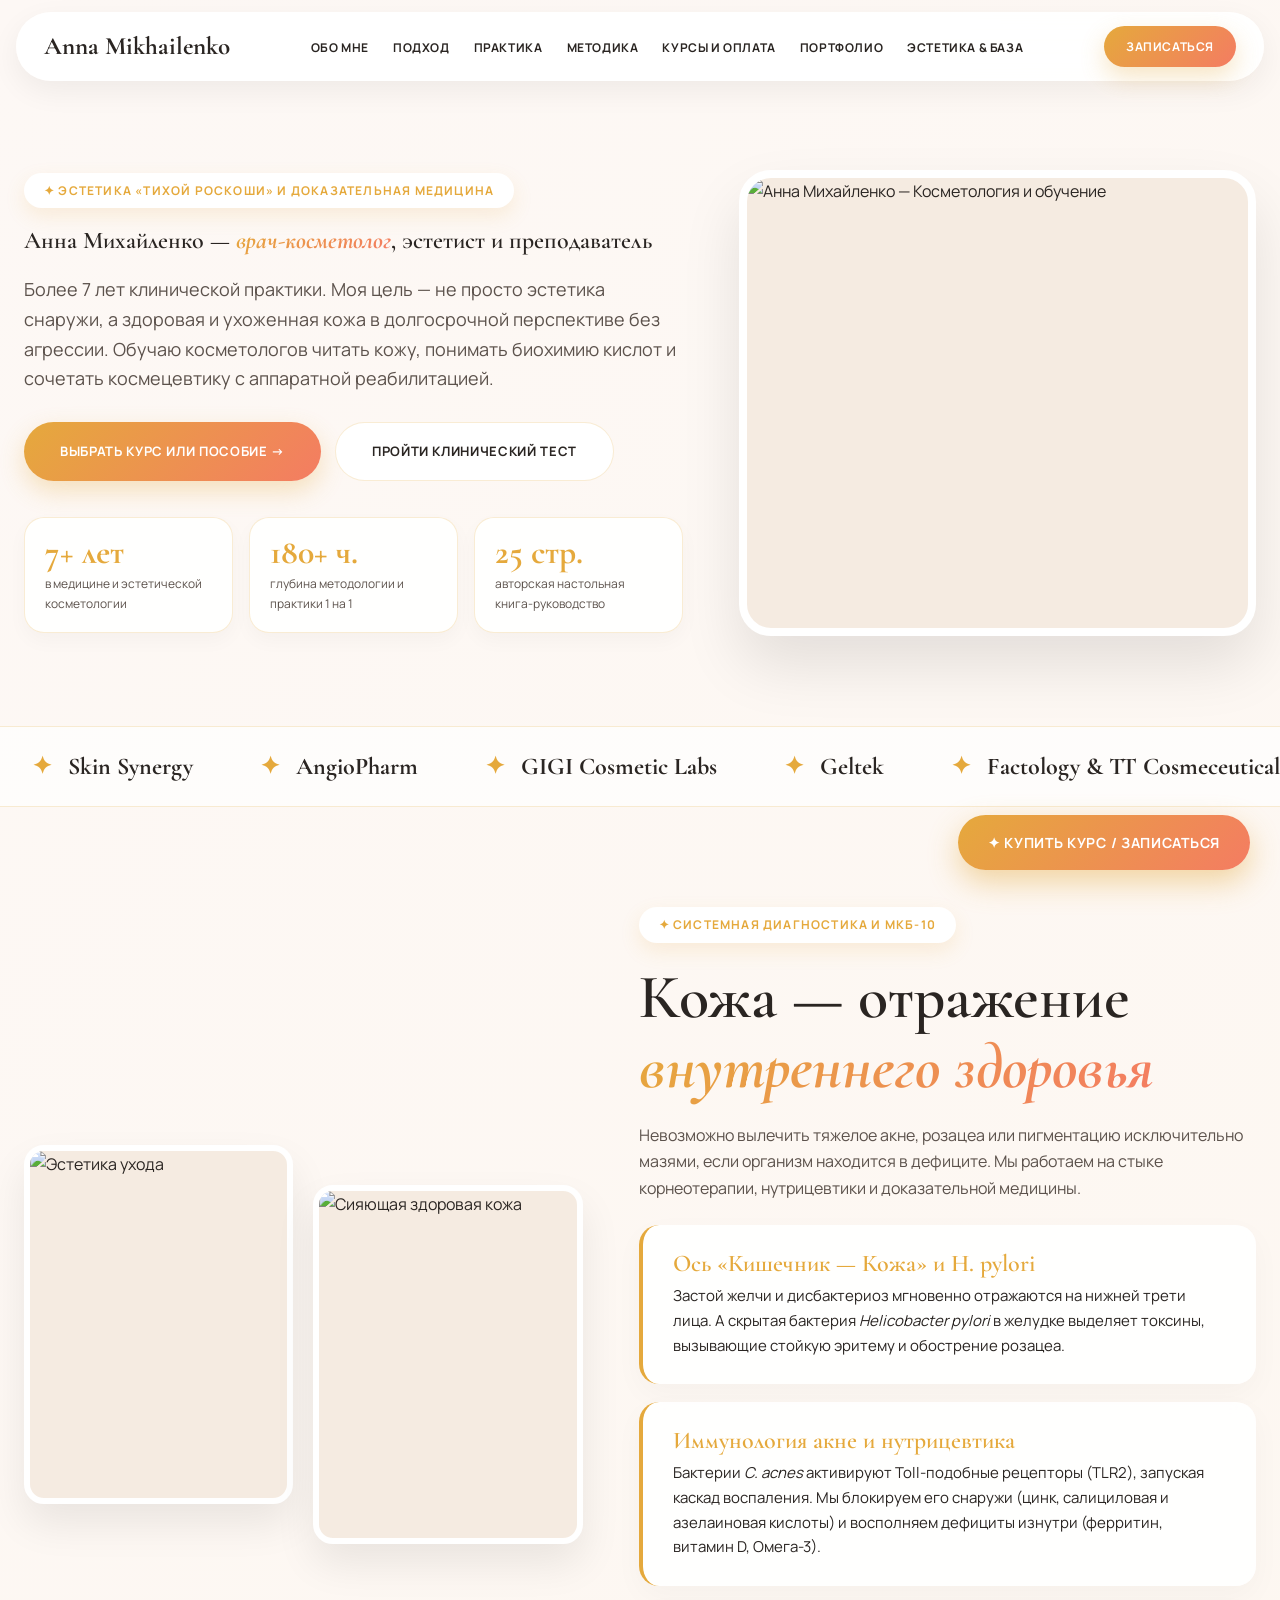
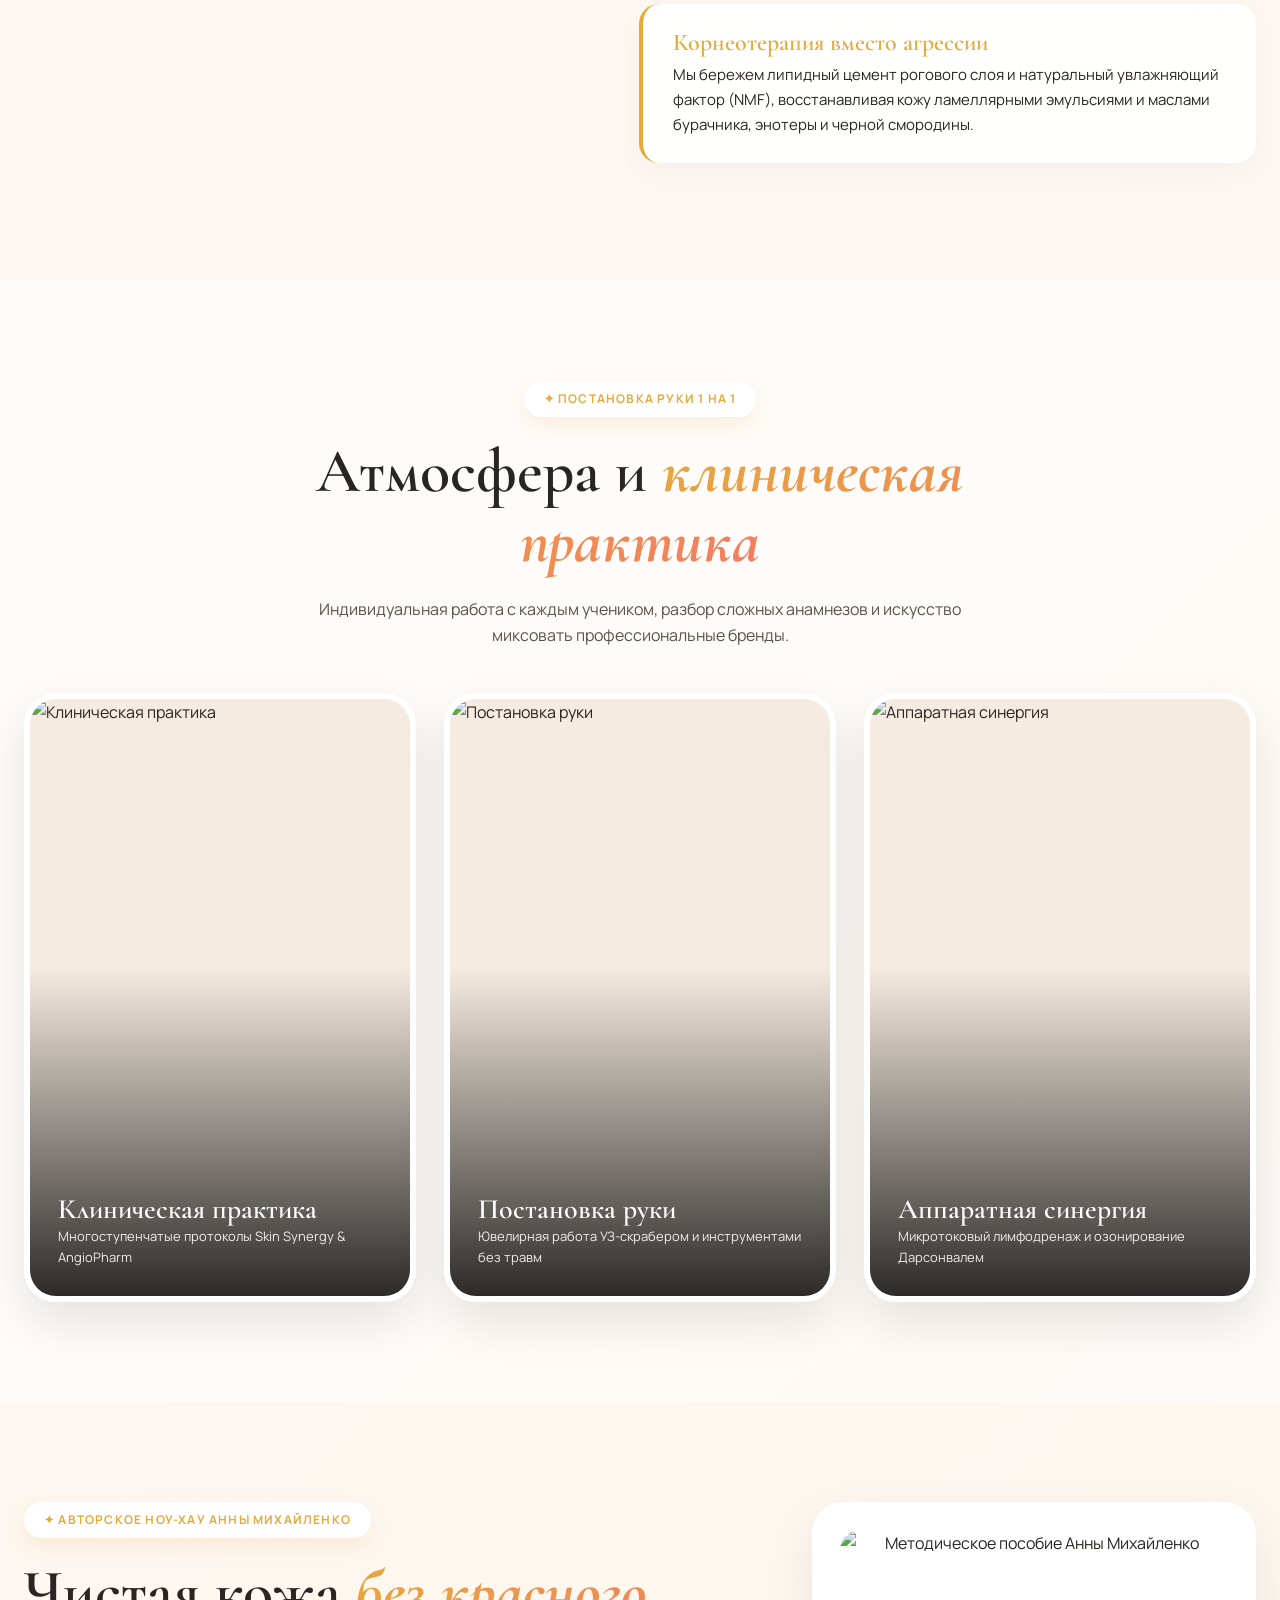
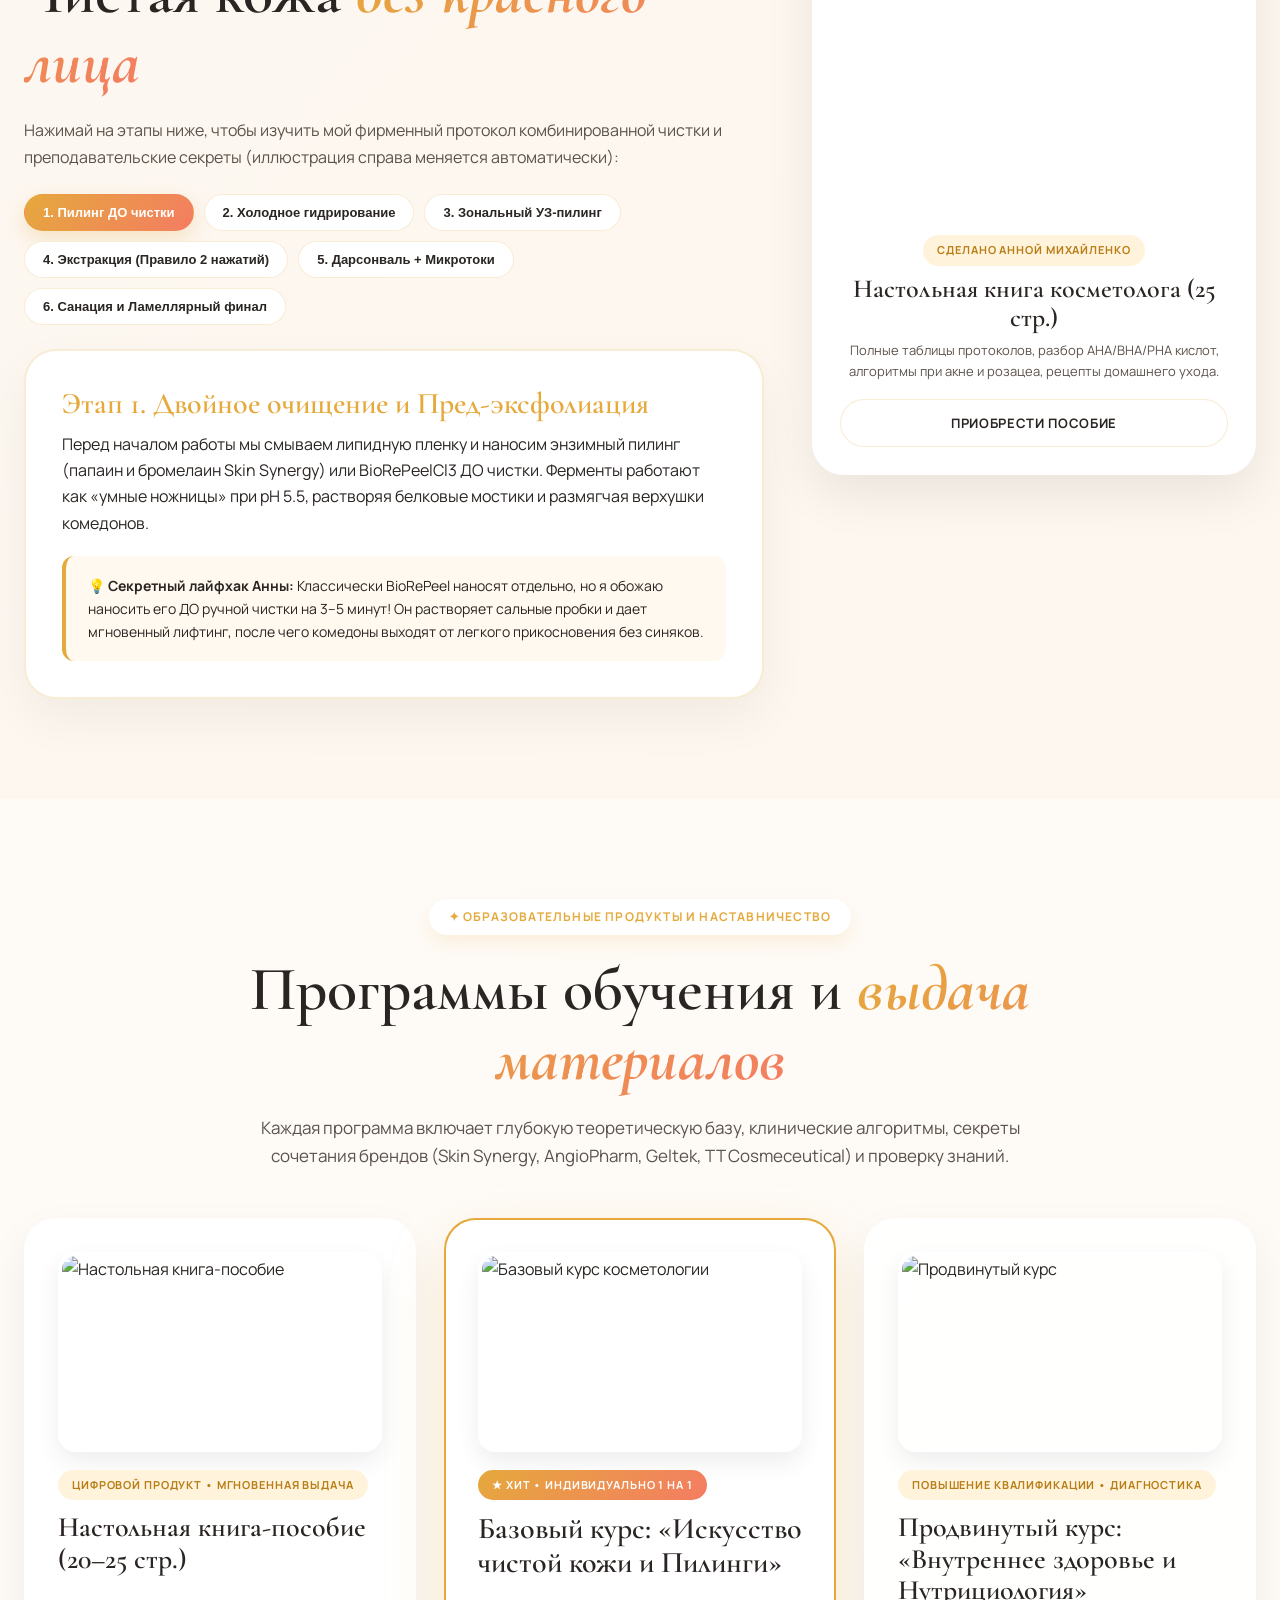
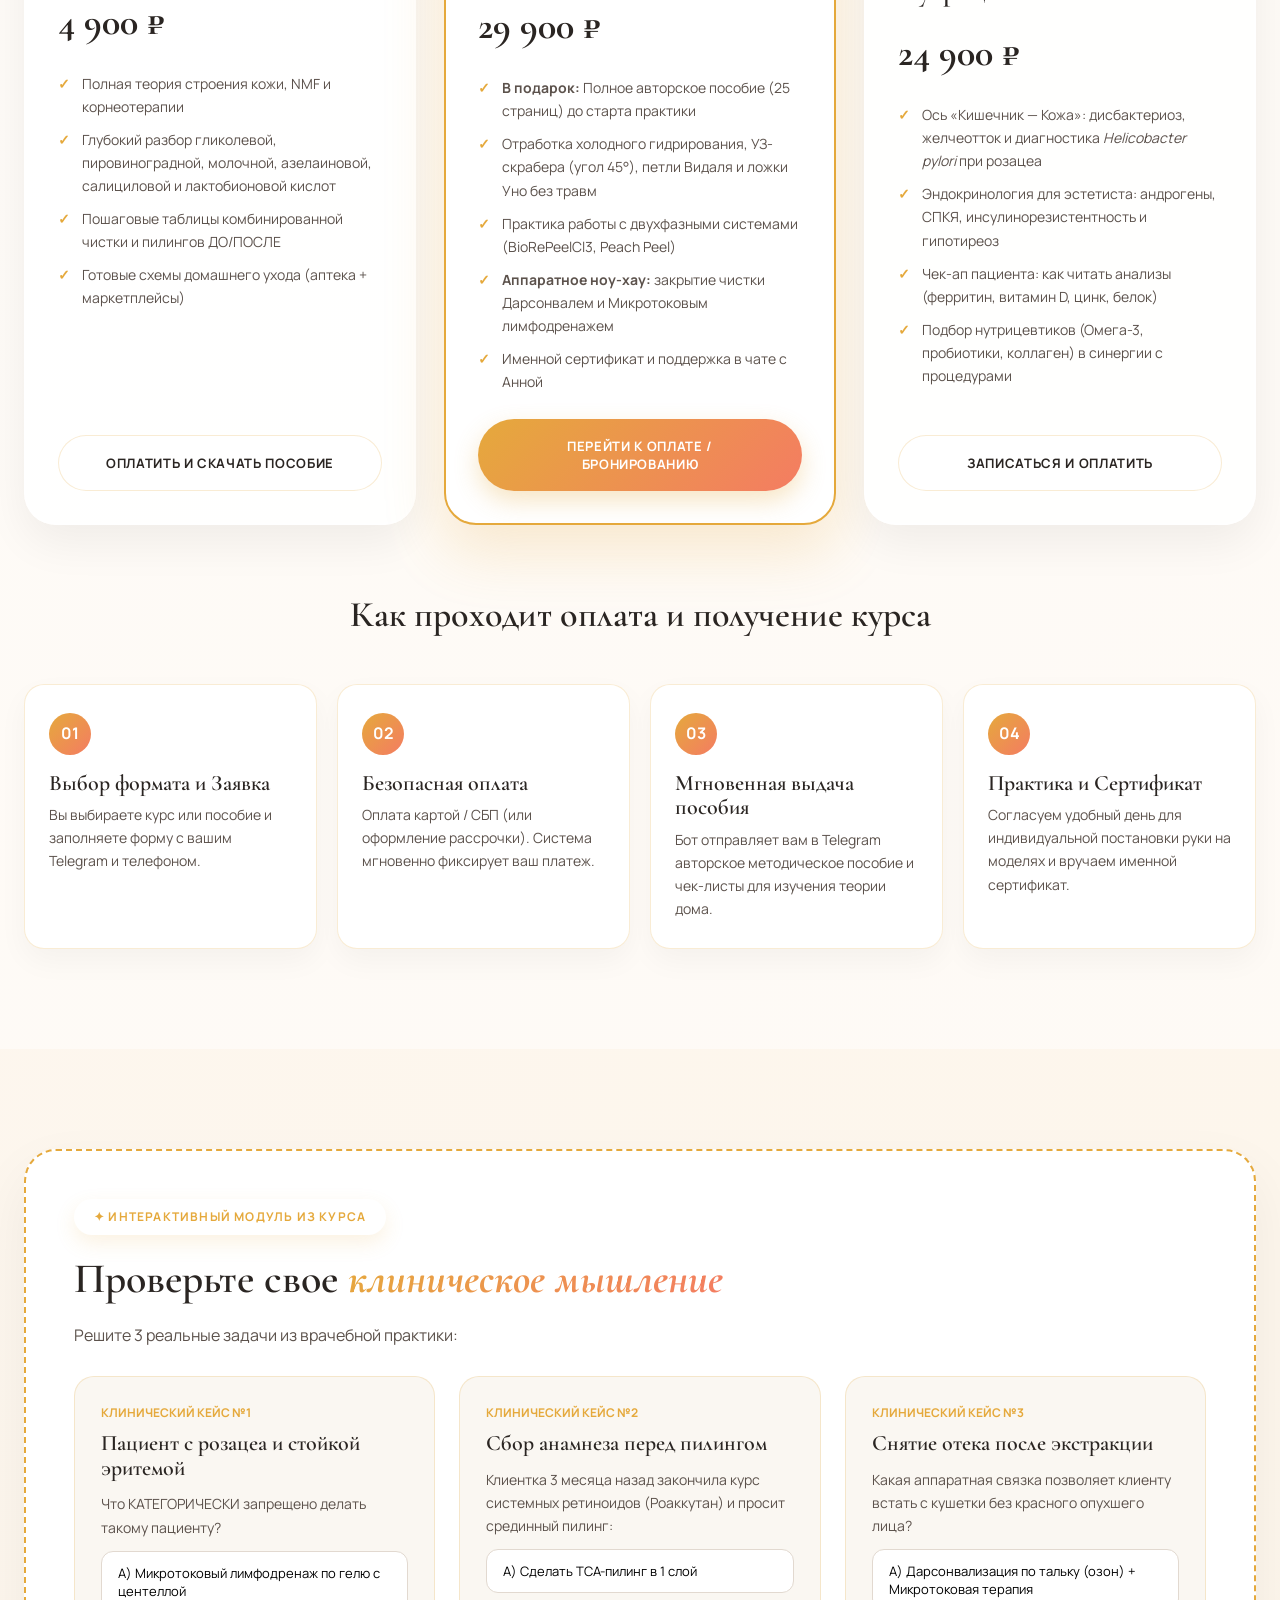
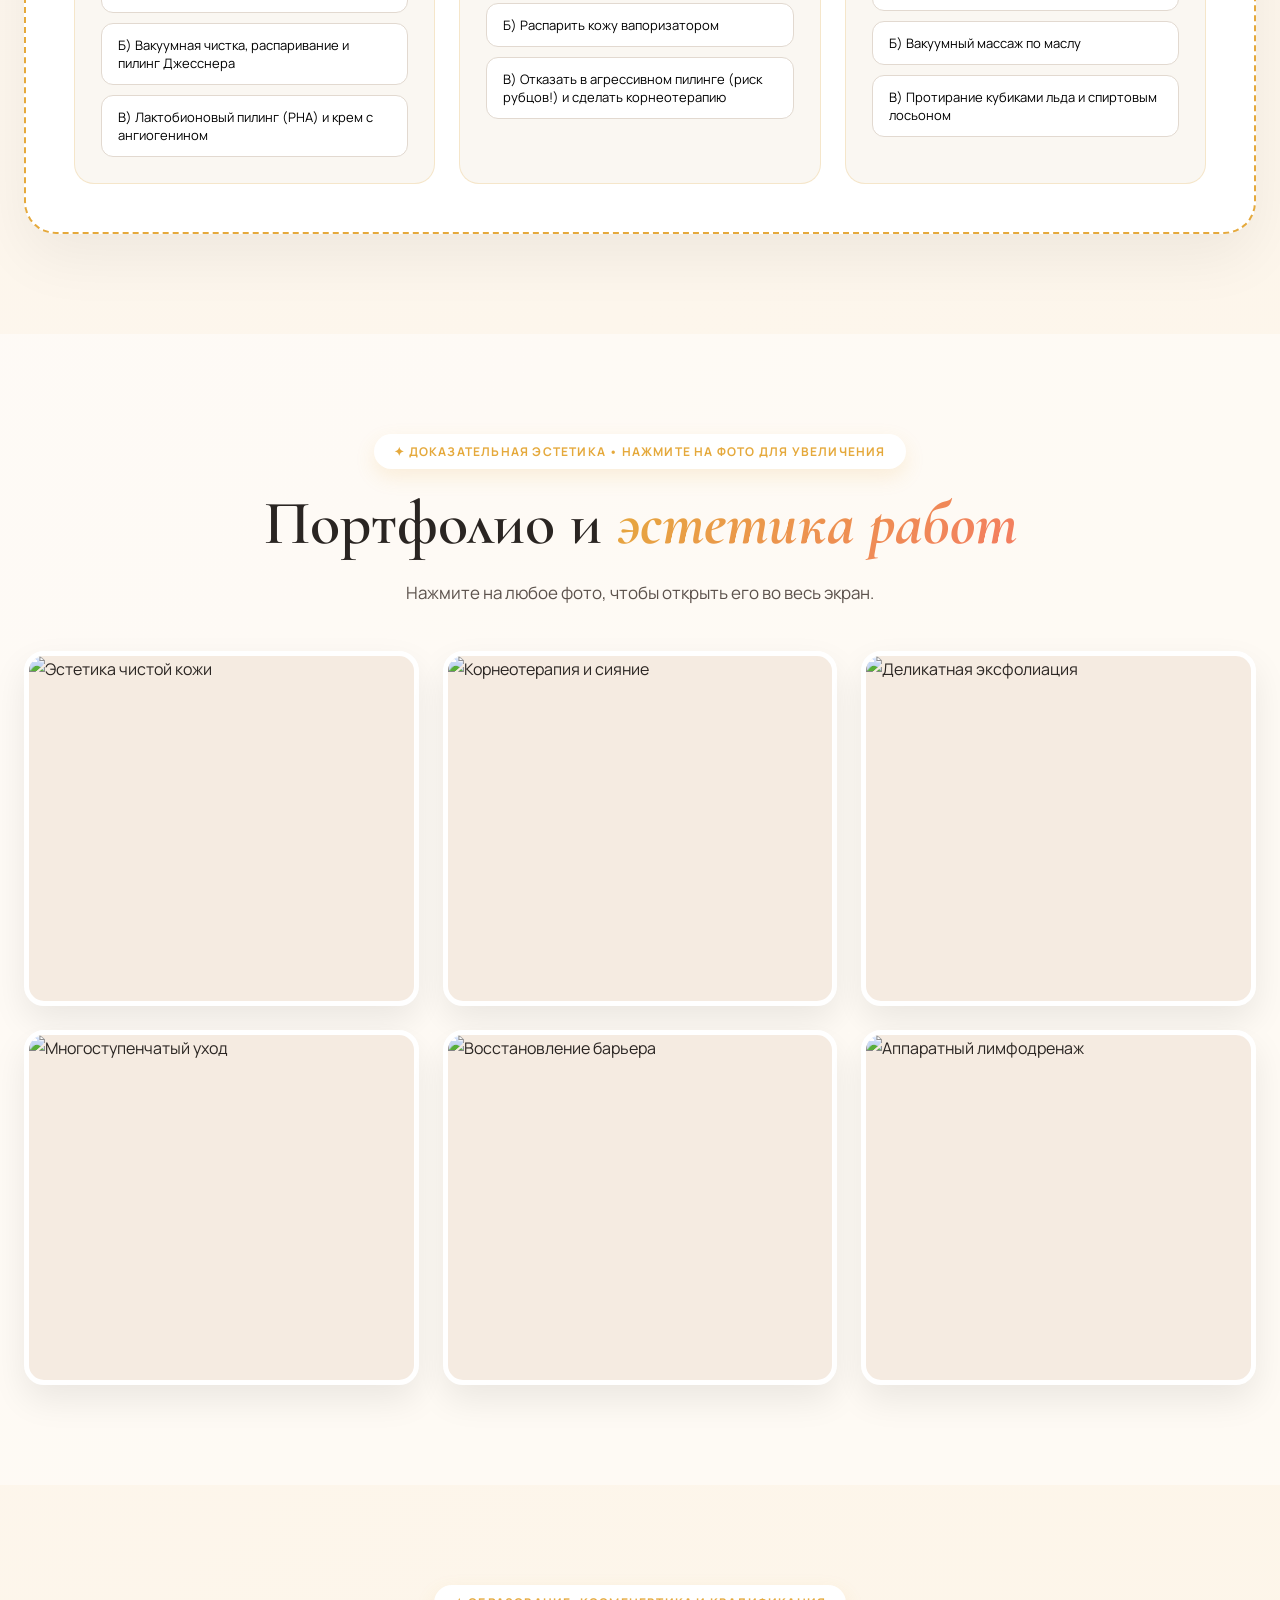
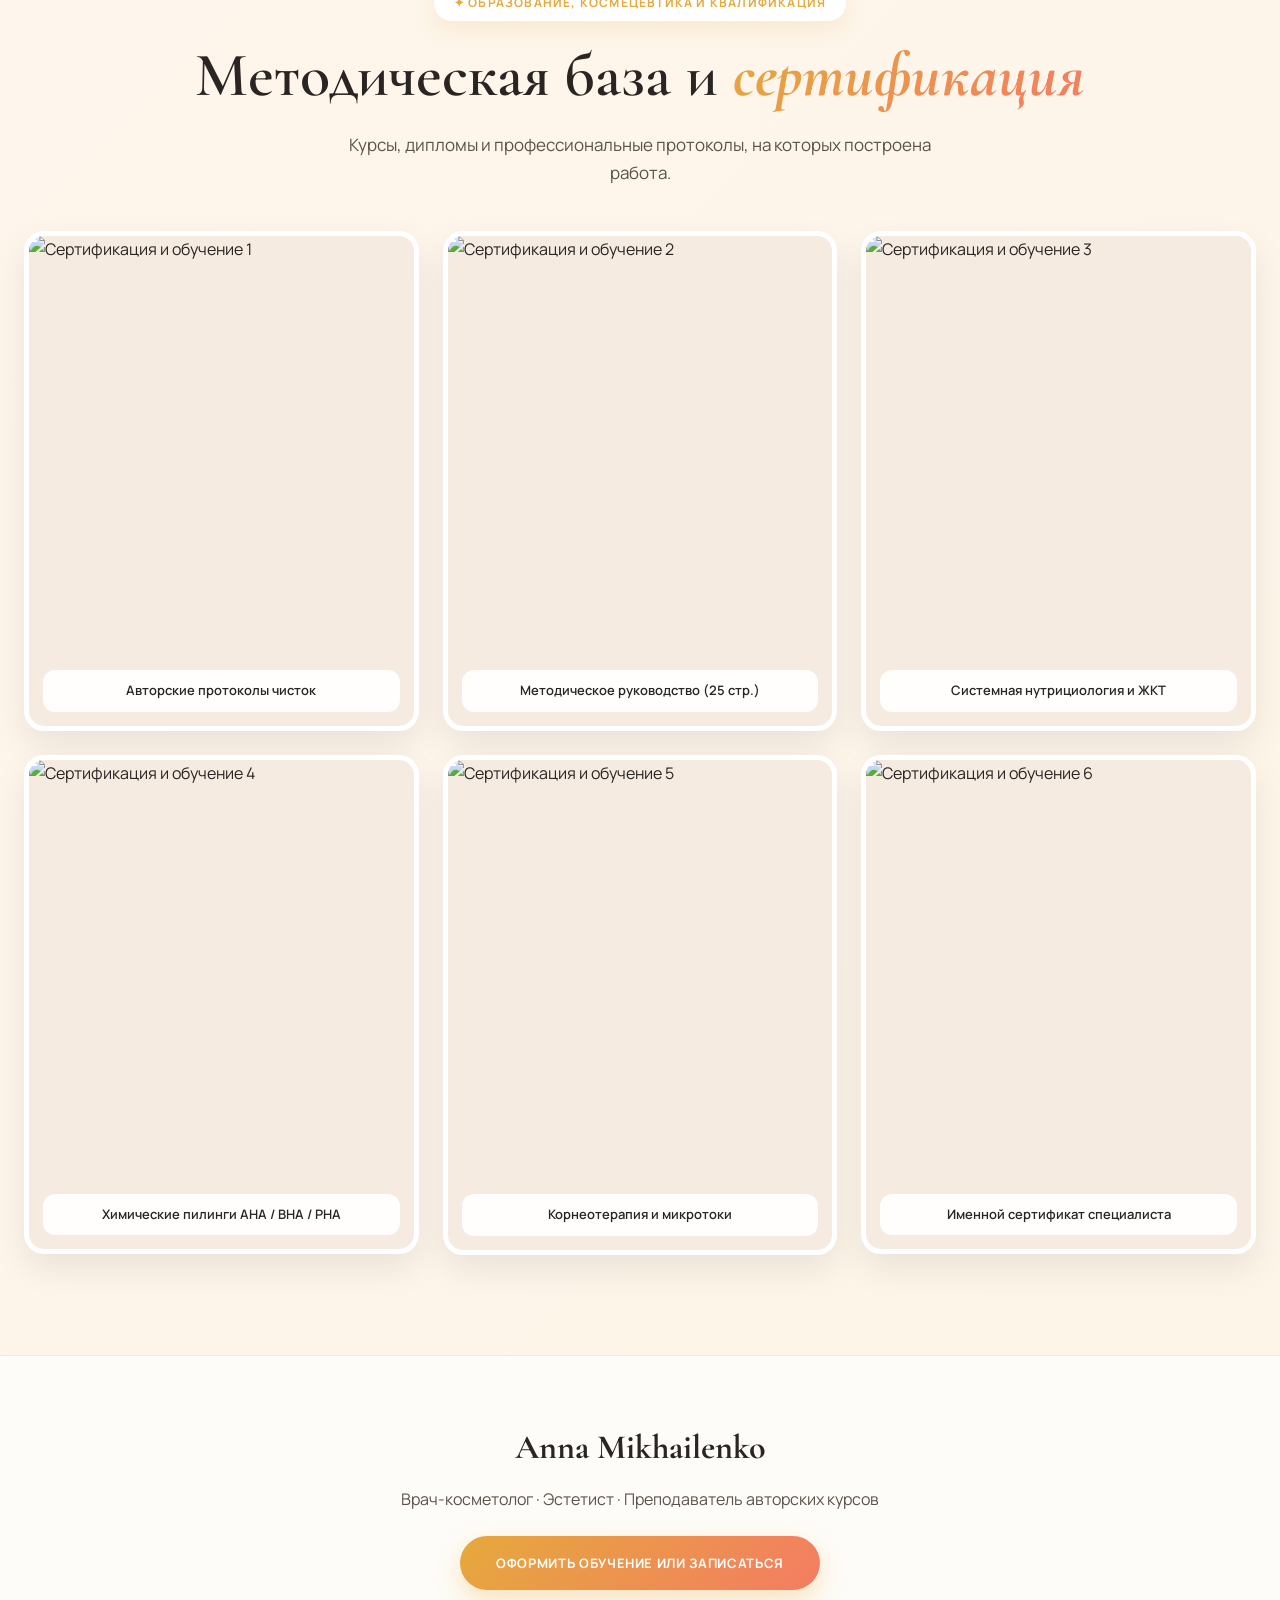
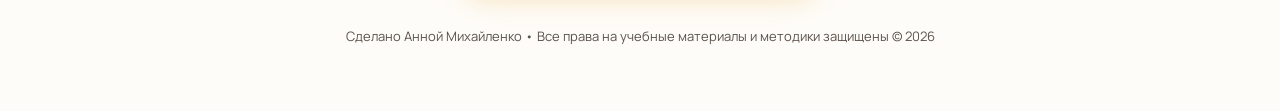
==== commit 5ed1c9cb: "Честные тексты и вынос CSS/JS в отдельные файлы В продакшене только Riol Print — остальные кейсы пом" ====
--- a/riolprint/Cosmetic.html
+++ b/riolprint/Cosmetic.html
@@ -1062,7 +1062,7 @@
                 <span class="tag-pill">✦ Доказательная эстетика • Нажмите на фото для увеличения</span>
                 <h2 class="section-title">Портфолио и <span class="italic-accent">эстетика работ</span></h2>
                 <p style="color: var(--text-muted); font-size: 17px; max-width: 620px; margin: 0 auto;">
-                    Все карточки заполнены твоими новыми изображениями — нажми на любую для просмотра во весь экран.
+                    Нажмите на любое фото, чтобы открыть его во весь экран.
                 </p>
             </div>
             
@@ -1096,7 +1096,7 @@
                 <span class="tag-pill">✦ Образование, космецевтика и квалификация</span>
                 <h2 class="section-title">Методическая база и <span class="italic-accent">сертификация</span></h2>
                 <p style="color: var(--text-muted); font-size: 17px; max-width: 640px; margin: 0 auto;">
-                    Каждый блок заполнен визуальными материалами твоих курсов, дипломов и профессиональных протоколов.
+                    Курсы, дипломы и профессиональные протоколы, на которых построена работа.
                 </p>
             </div>
 
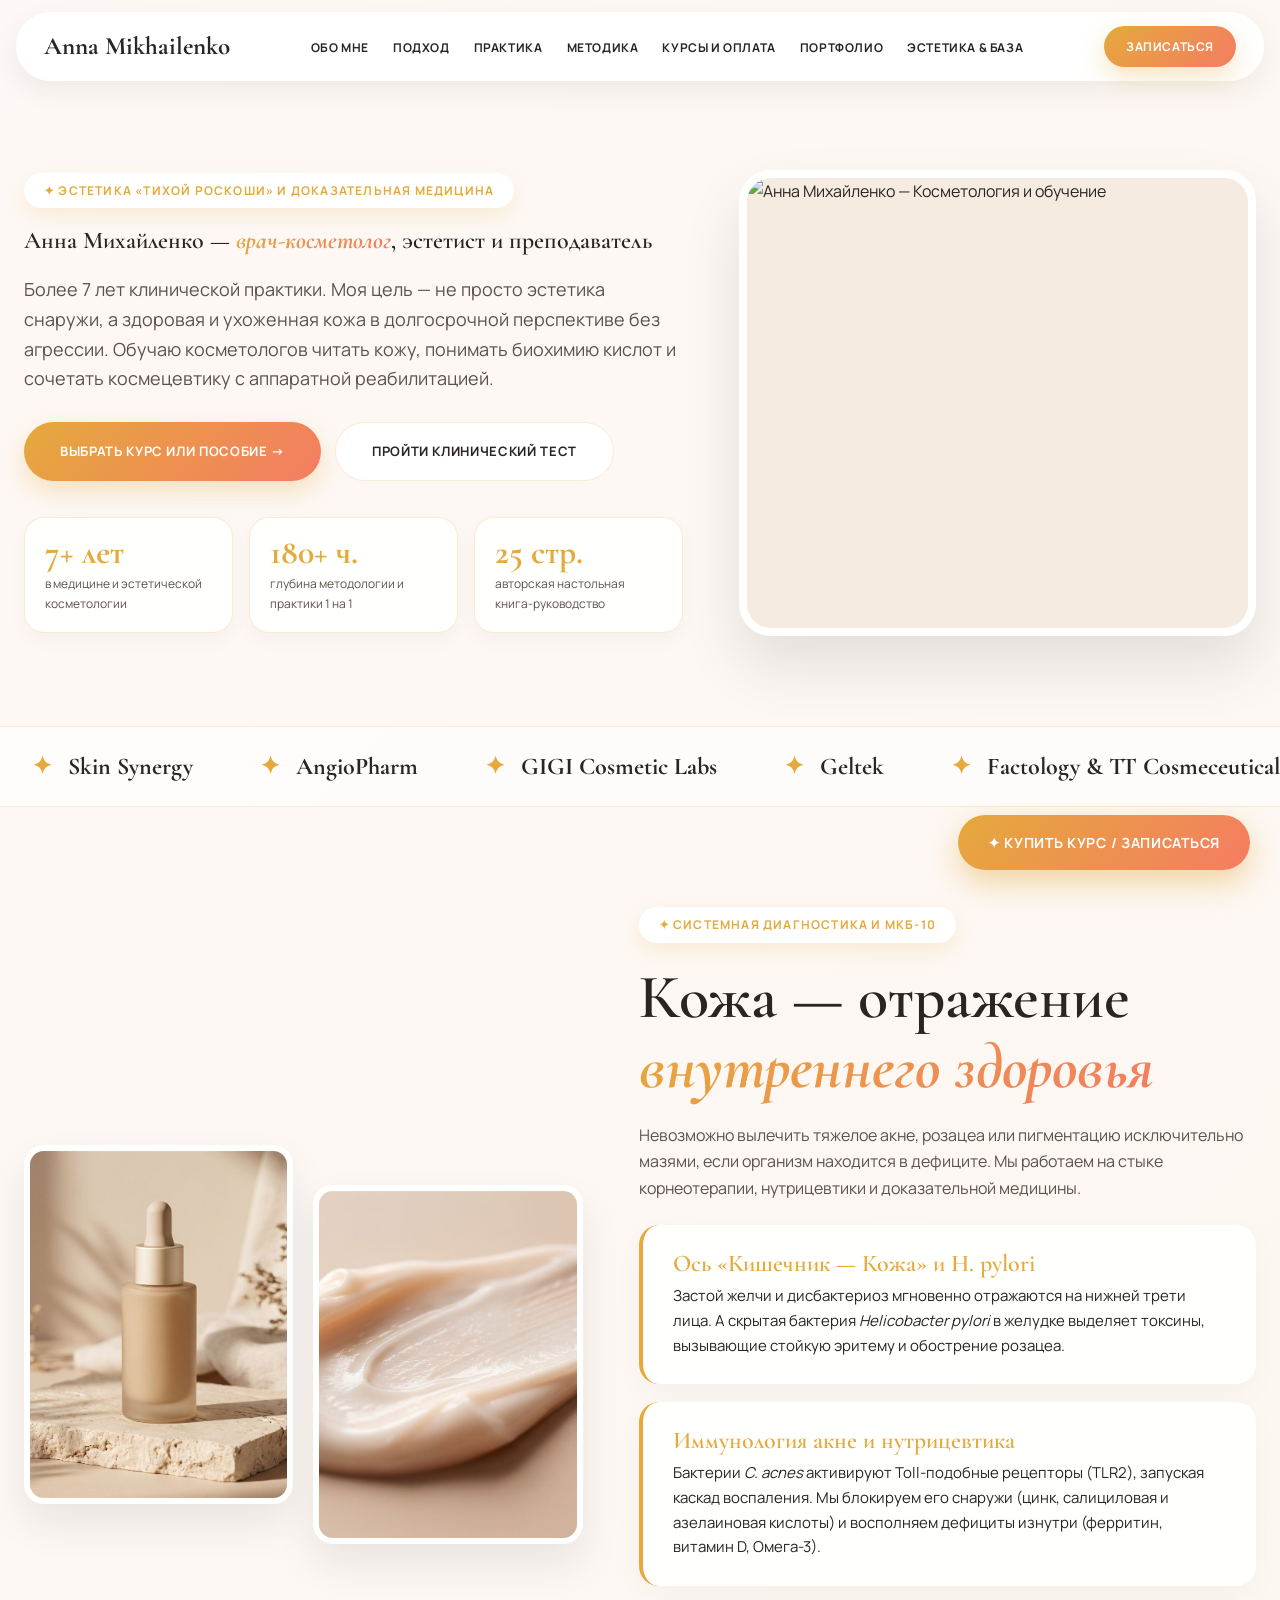
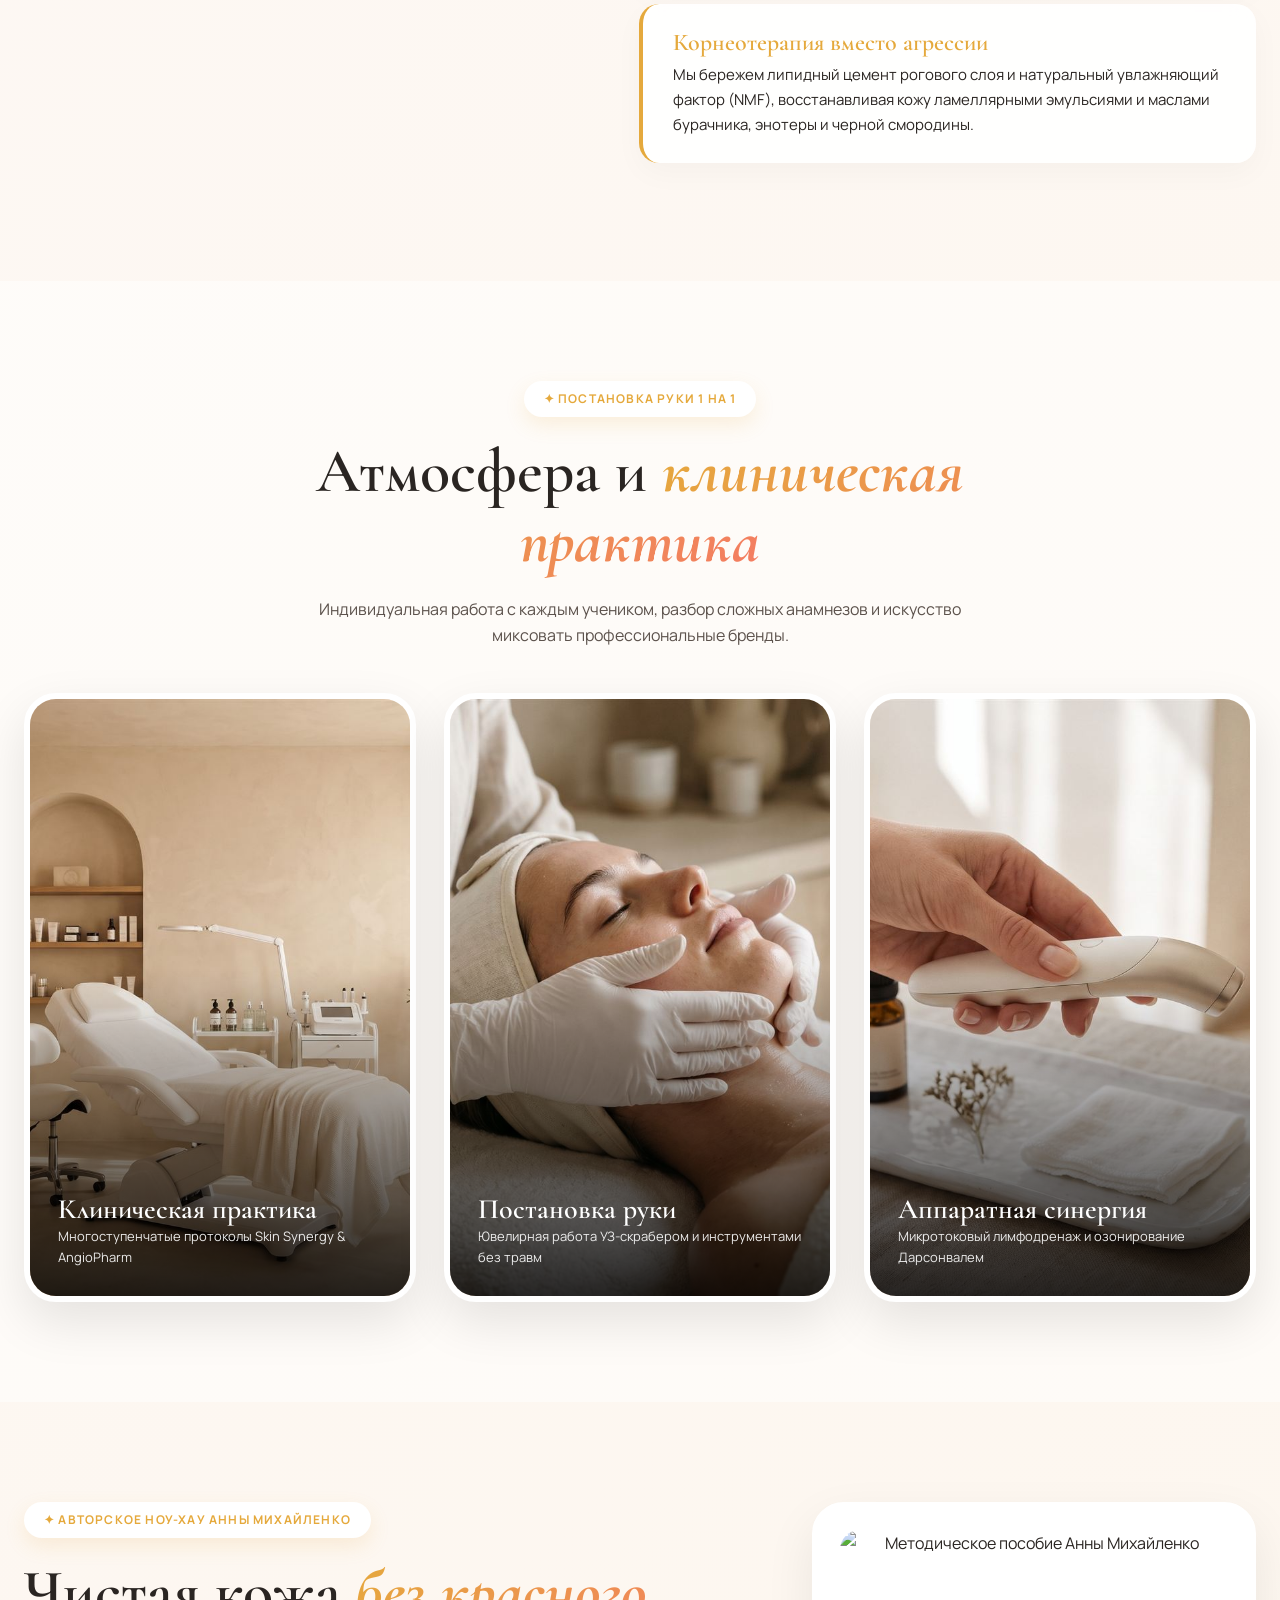
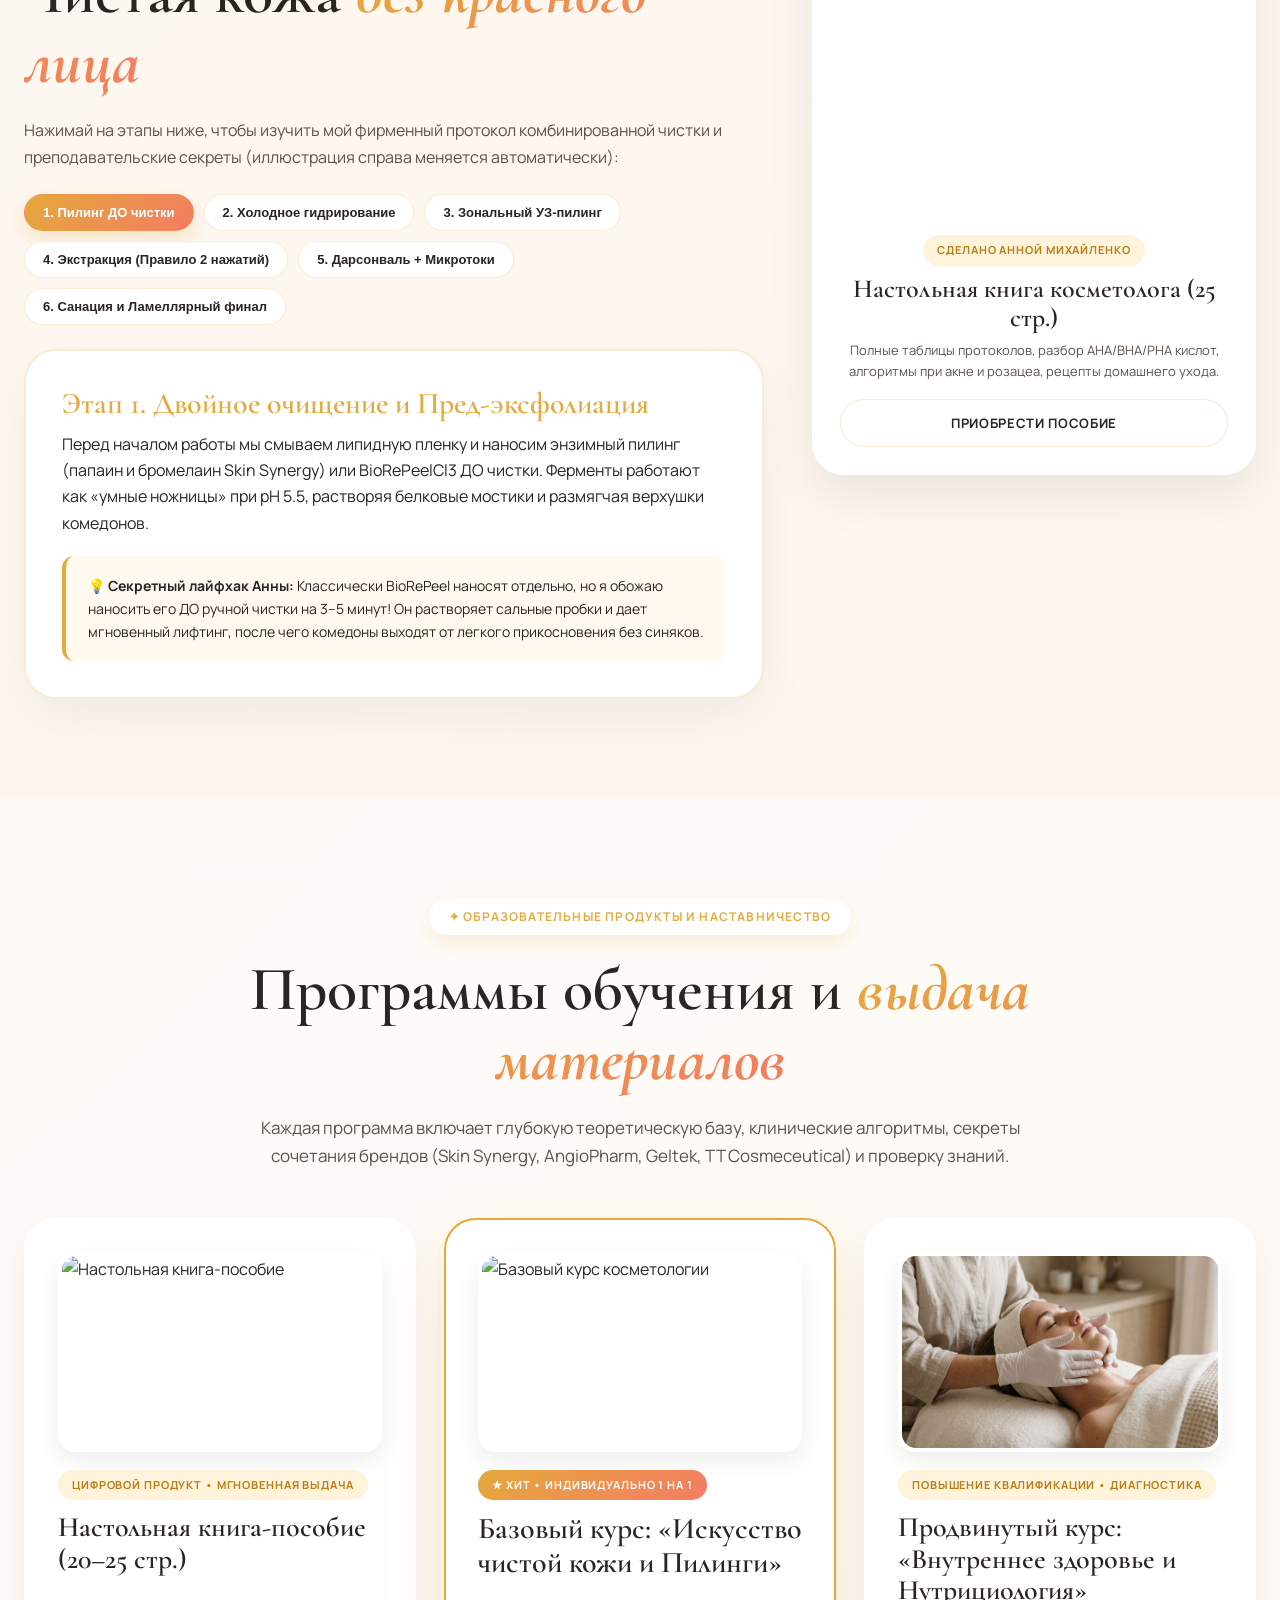
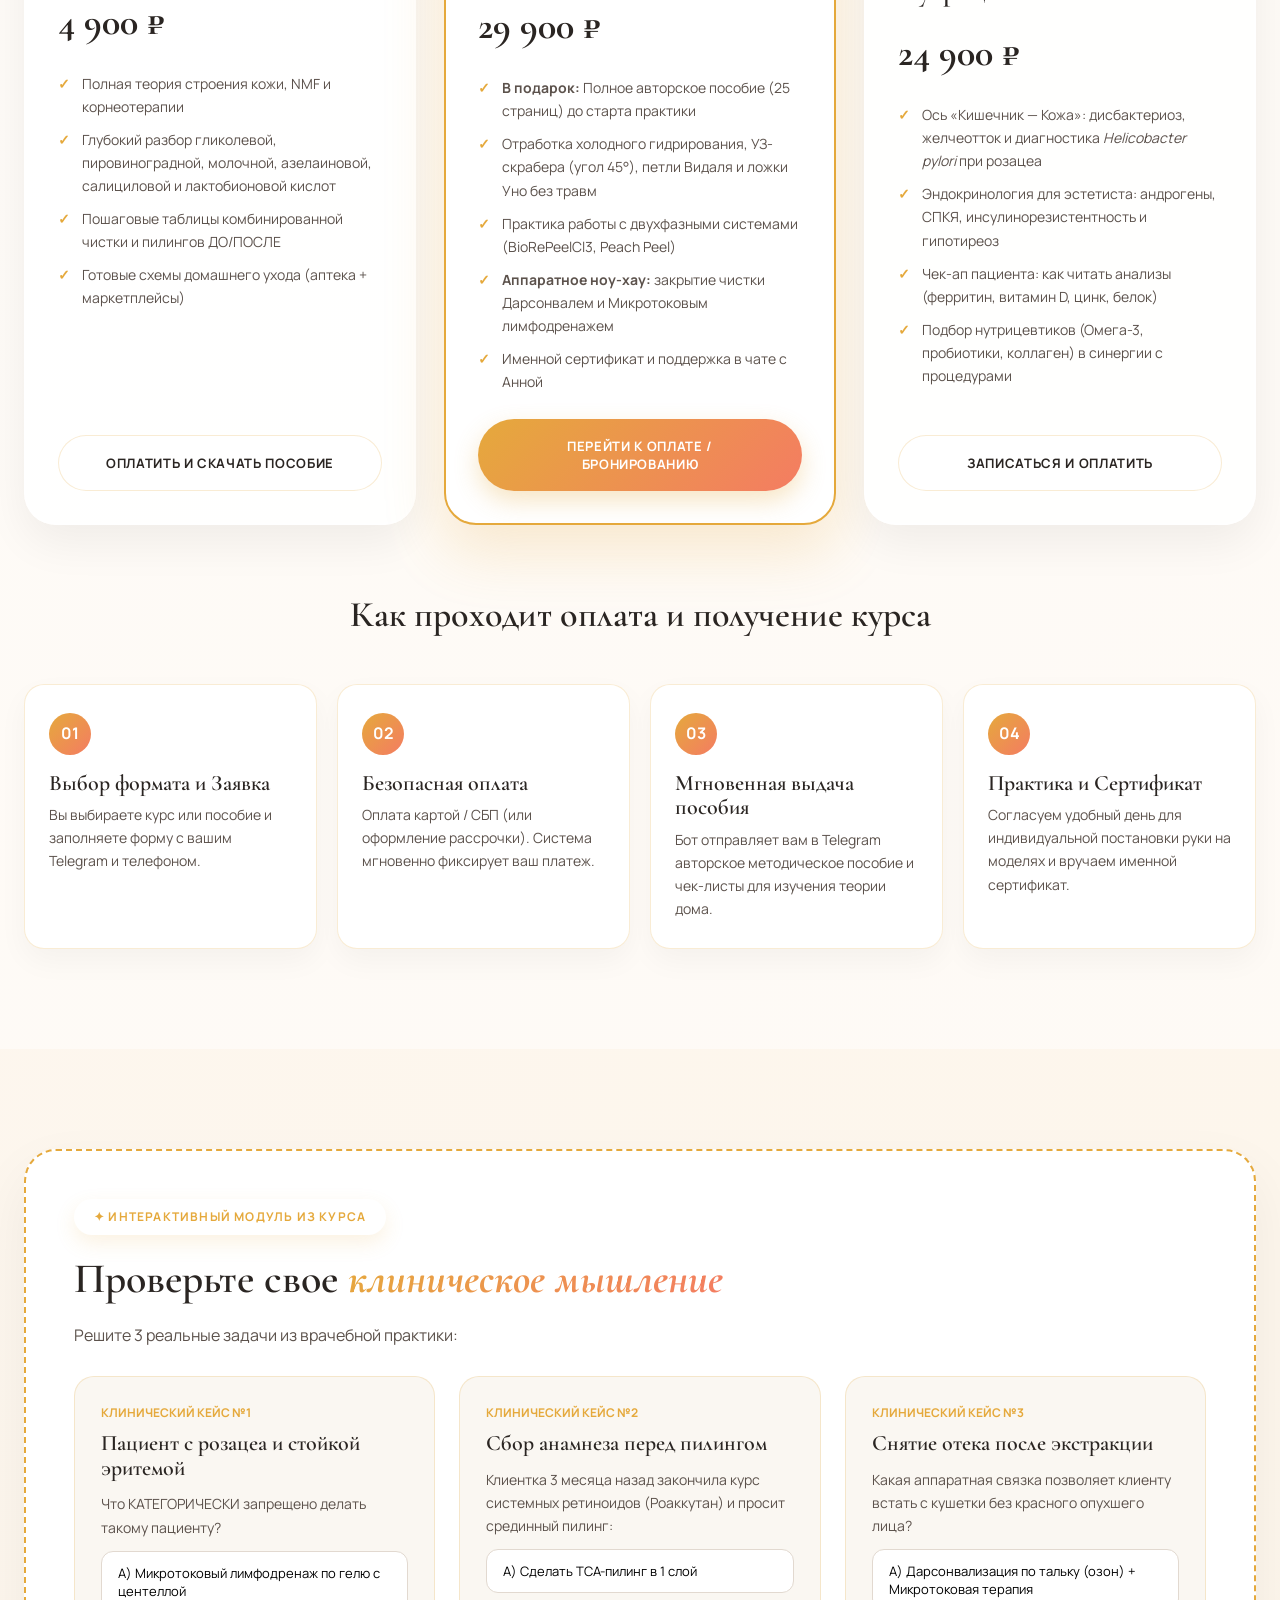
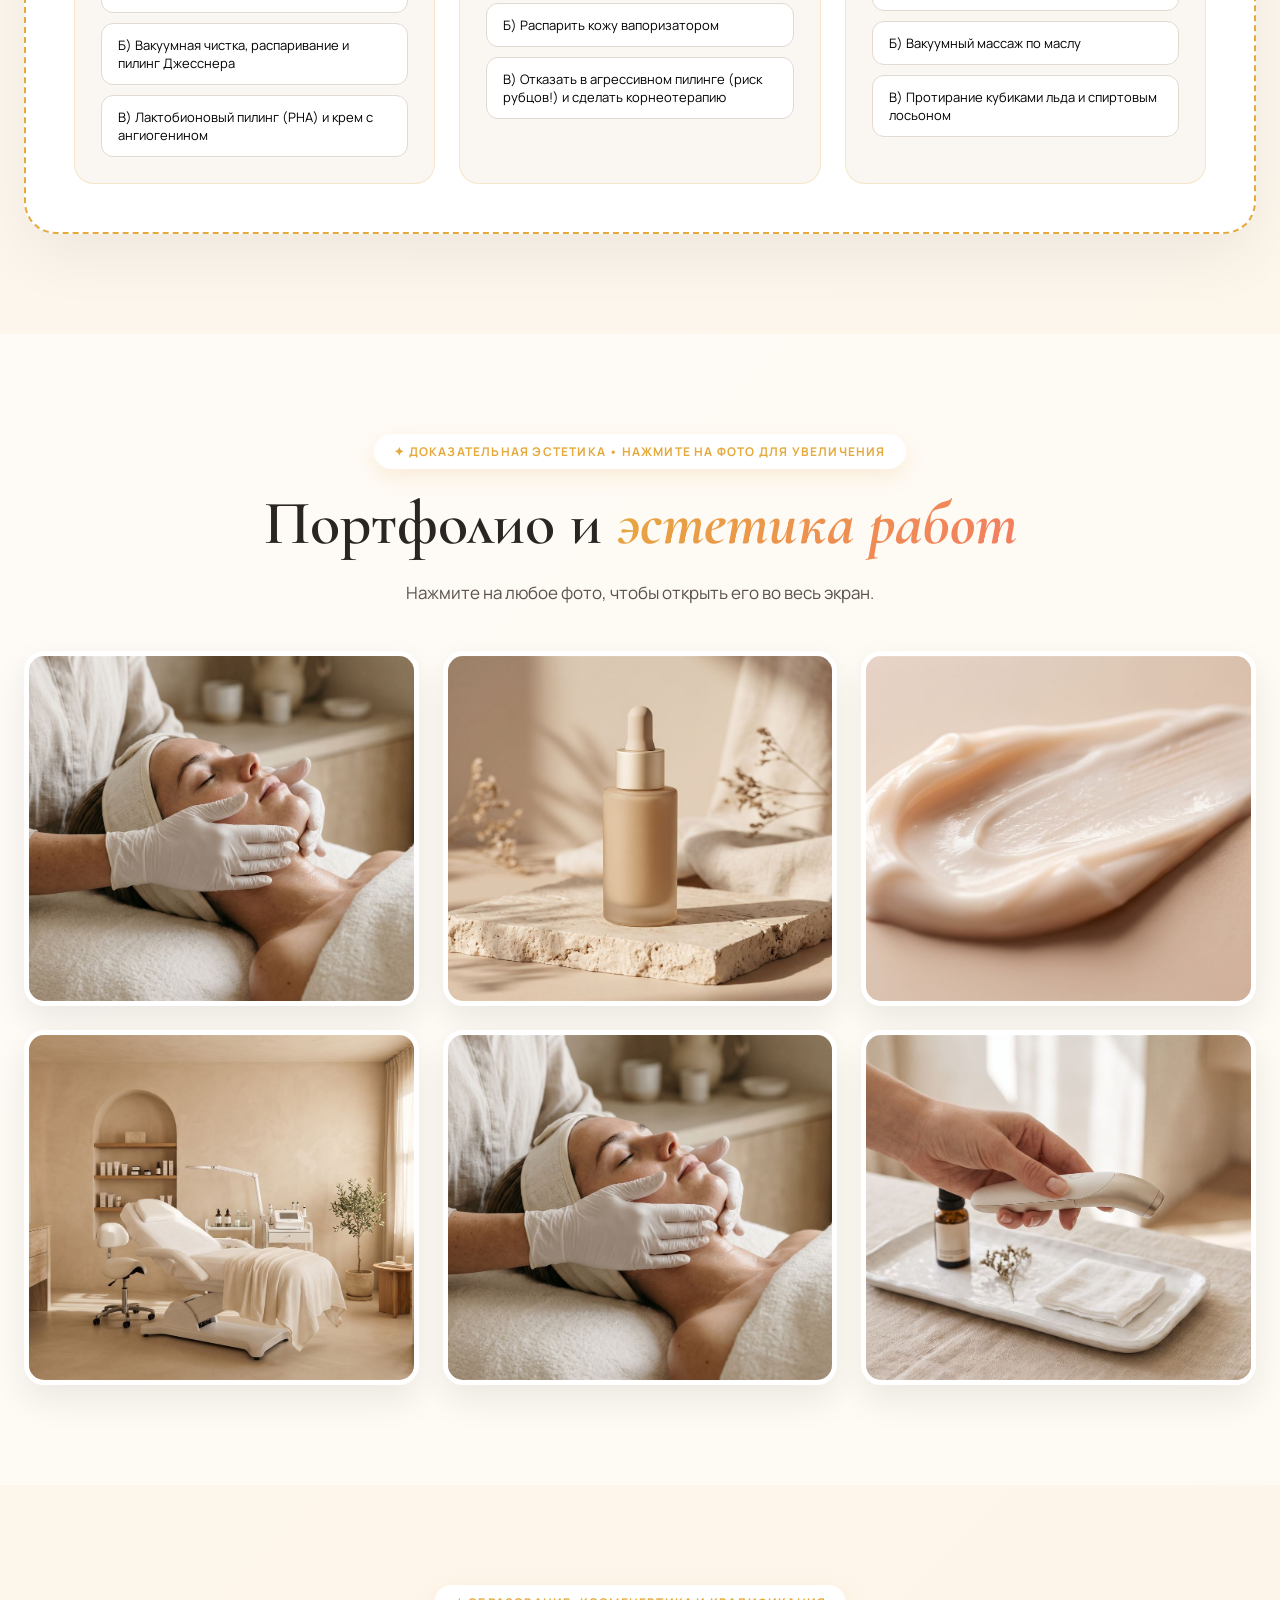
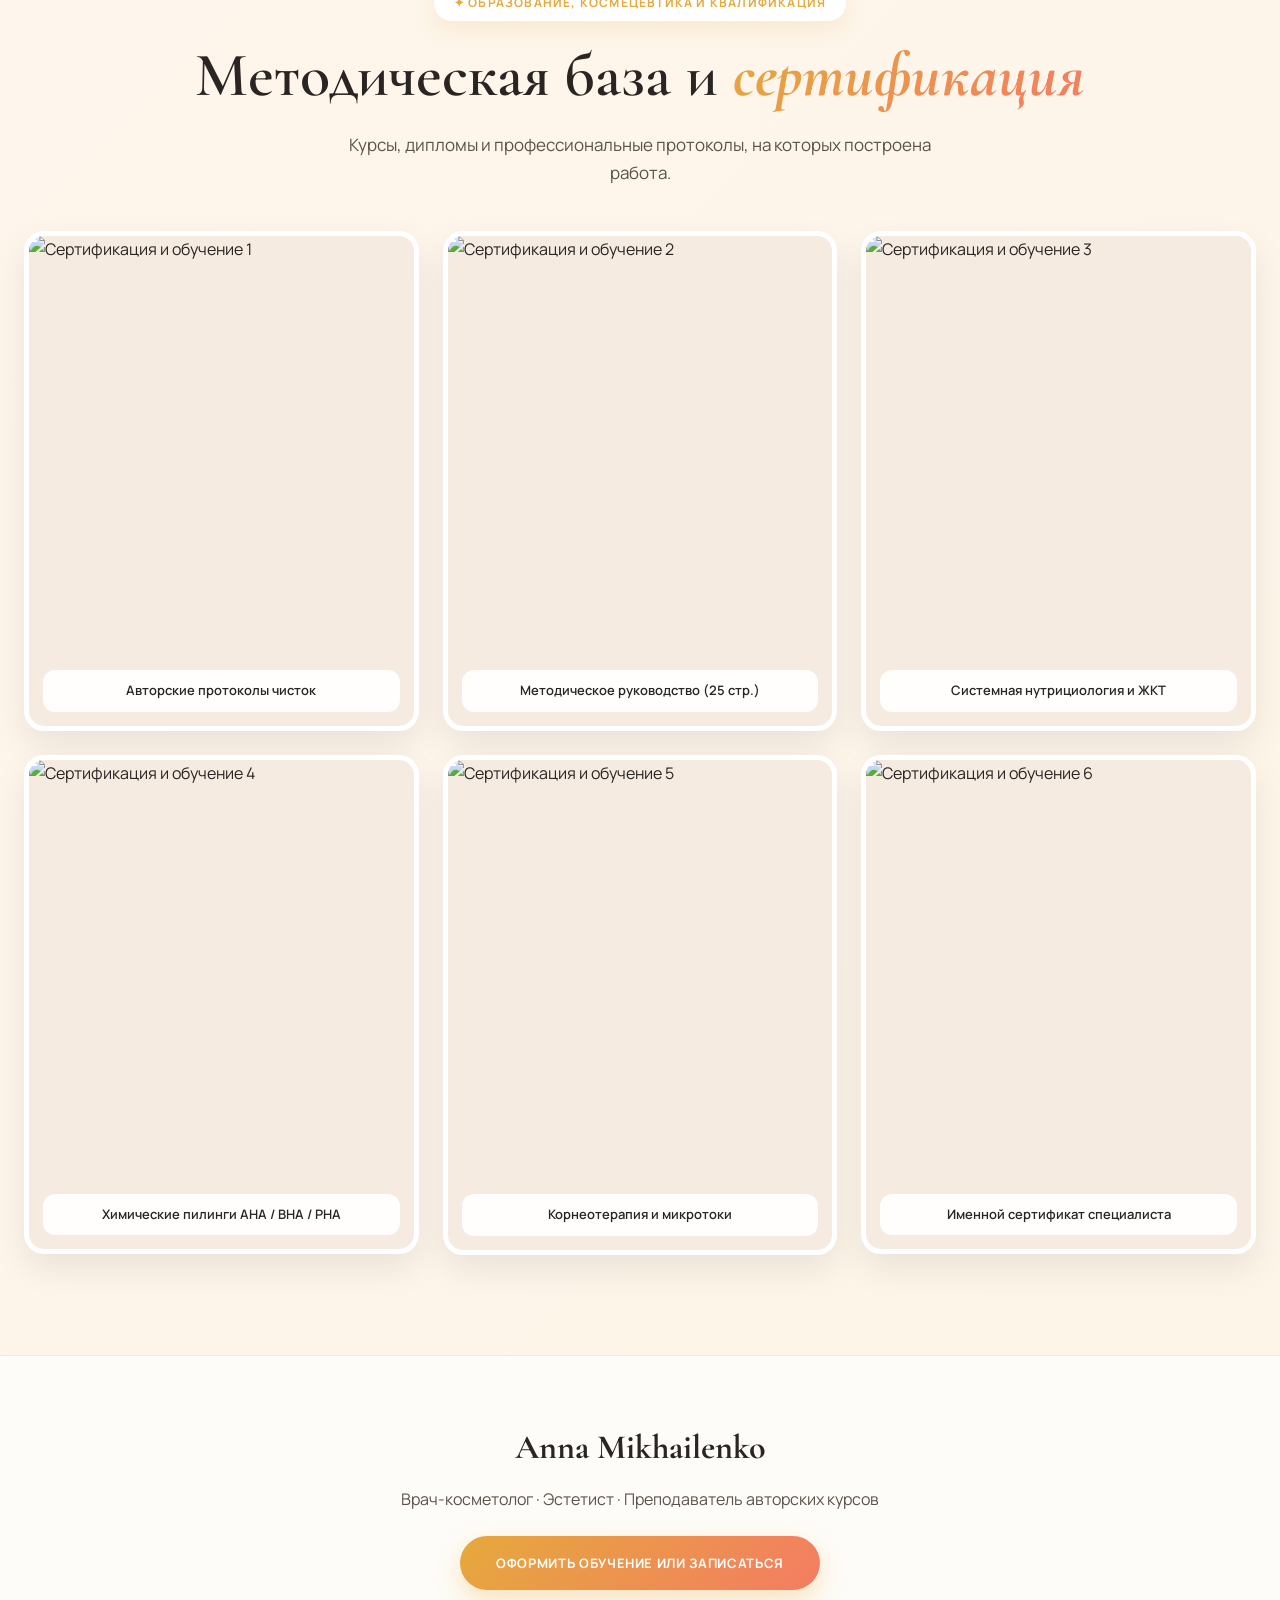
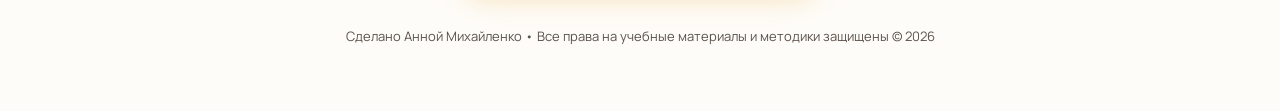
==== commit 05dffd72: "Обновить первый экран и убрать завышенные цифры Первый экран выглядел перегруженным, а часть цифр (с" ====
--- a/riolprint/Cosmetic.html
+++ b/riolprint/Cosmetic.html
@@ -802,10 +802,10 @@
             <!-- КОЛЛАЖ ФОТОГРАФИЙ (Новые ссылки 6297c0 и 7a8bfb) -->
             <div class="photo-collage reveal">
                 <div class="collage-img" onclick="openLightbox(this.querySelector('img').src)">
-                    <img src="https://i.pinimg.com/1200x/62/97/c0/6297c0a5366767a621a0b9a01caaf5ef.jpg" referrerpolicy="no-referrer" alt="Эстетика ухода">
+                    <img src="cosmetic/serum.jpg" loading="lazy" alt="Эстетика ухода">
                 </div>
                 <div class="collage-img offset" onclick="openLightbox(this.querySelector('img').src)">
-                    <img src="https://i.pinimg.com/1200x/7a/8b/fb/7a8bfb74643828f2cf4c7c99484725e1.jpg" referrerpolicy="no-referrer" alt="Сияющая здоровая кожа">
+                    <img src="cosmetic/cream.jpg" loading="lazy" alt="Сияющая здоровая кожа">
                 </div>
             </div>
 
@@ -843,7 +843,7 @@
             
             <div class="reels-grid">
                 <div class="reel-card" onclick="openLightbox(this.querySelector('img').src)">
-                    <img src="https://i.pinimg.com/736x/ce/1e/42/ce1e425ee0fe332a7cbcae841313dd94.jpg" referrerpolicy="no-referrer" alt="Клиническая практика">
+                    <img src="cosmetic/cabinet.jpg" loading="lazy" alt="Клиническая практика">
                     <div class="reel-overlay">
                         <h4 class="serif-font" style="font-size: 28px;">Клиническая практика</h4>
                         <p style="font-size: 13px; opacity: 0.9;">Многоступенчатые протоколы Skin Synergy & AngioPharm</p>
@@ -851,7 +851,7 @@
                 </div>
 
                 <div class="reel-card" onclick="openLightbox(this.querySelector('img').src)">
-                    <img src="https://i.pinimg.com/736x/72/29/8b/72298ba7ac1632ea14bf6ac11050d53d.jpg" referrerpolicy="no-referrer" alt="Постановка руки">
+                    <img src="cosmetic/procedure.jpg" loading="lazy" alt="Постановка руки">
                     <div class="reel-overlay">
                         <h4 class="serif-font" style="font-size: 28px;">Постановка руки</h4>
                         <p style="font-size: 13px; opacity: 0.9;">Ювелирная работа УЗ-скрабером и инструментами без травм</p>
@@ -859,7 +859,7 @@
                 </div>
 
                 <div class="reel-card" onclick="openLightbox(this.querySelector('img').src)">
-                    <img src="https://i.pinimg.com/736x/73/b0/b5/73b0b5c54b65b4e5540149371645b6df.jpg" referrerpolicy="no-referrer" alt="Аппаратная синергия">
+                    <img src="cosmetic/device.jpg" loading="lazy" alt="Аппаратная синергия">
                     <div class="reel-overlay">
                         <h4 class="serif-font" style="font-size: 28px;">Аппаратная синергия</h4>
                         <p style="font-size: 13px; opacity: 0.9;">Микротоковый лимфодренаж и озонирование Дарсонвалем</p>
@@ -962,7 +962,7 @@
                 <!-- Продукт 3 -->
                 <div class="course-card">
                     <div>
-                        <img class="course-img-thumb" src="https://i.pinimg.com/736x/3a/1b/4d/3a1b4d5270981f9b06d9d76ef3bd0356.jpg" referrerpolicy="no-referrer" alt="Продвинутый курс">
+                        <img class="course-img-thumb" src="cosmetic/procedure.jpg" loading="lazy" alt="Продвинутый курс">
                         <span class="course-badge">Повышение квалификации • Диагностика</span>
                         <h3 style="font-size: 28px;">Продвинутый курс: «Внутреннее здоровье и Нутрициология»</h3>
                         <div class="course-price">24 900 ₽</div>
@@ -1068,22 +1068,22 @@
             
             <div class="portfolio-grid">
                 <div class="portfolio-card" onclick="openLightbox(this.querySelector('img').src)">
-                    <img src="https://i.pinimg.com/736x/3a/1b/4d/3a1b4d5270981f9b06d9d76ef3bd0356.jpg" referrerpolicy="no-referrer" alt="Эстетика чистой кожи">
+                    <img src="cosmetic/procedure.jpg" loading="lazy" alt="Эстетика чистой кожи">
                 </div>
                 <div class="portfolio-card" onclick="openLightbox(this.querySelector('img').src)">
-                    <img src="https://i.pinimg.com/1200x/62/97/c0/6297c0a5366767a621a0b9a01caaf5ef.jpg" referrerpolicy="no-referrer" alt="Корнеотерапия и сияние">
+                    <img src="cosmetic/serum.jpg" loading="lazy" alt="Корнеотерапия и сияние">
                 </div>
                 <div class="portfolio-card" onclick="openLightbox(this.querySelector('img').src)">
-                    <img src="https://i.pinimg.com/1200x/7a/8b/fb/7a8bfb74643828f2cf4c7c99484725e1.jpg" referrerpolicy="no-referrer" alt="Деликатная эксфолиация">
+                    <img src="cosmetic/cream.jpg" loading="lazy" alt="Деликатная эксфолиация">
                 </div>
                 <div class="portfolio-card" onclick="openLightbox(this.querySelector('img').src)">
-                    <img src="https://i.pinimg.com/736x/ce/1e/42/ce1e425ee0fe332a7cbcae841313dd94.jpg" referrerpolicy="no-referrer" alt="Многоступенчатый уход">
+                    <img src="cosmetic/cabinet.jpg" loading="lazy" alt="Многоступенчатый уход">
                 </div>
                 <div class="portfolio-card" onclick="openLightbox(this.querySelector('img').src)">
-                    <img src="https://i.pinimg.com/736x/72/29/8b/72298ba7ac1632ea14bf6ac11050d53d.jpg" referrerpolicy="no-referrer" alt="Восстановление барьера">
+                    <img src="cosmetic/procedure.jpg" loading="lazy" alt="Восстановление барьера">
                 </div>
                 <div class="portfolio-card" onclick="openLightbox(this.querySelector('img').src)">
-                    <img src="https://i.pinimg.com/736x/73/b0/b5/73b0b5c54b65b4e5540149371645b6df.jpg" referrerpolicy="no-referrer" alt="Аппаратный лимфодренаж">
+                    <img src="cosmetic/device.jpg" loading="lazy" alt="Аппаратный лимфодренаж">
                 </div>
             </div>
         </div>
@@ -1245,35 +1245,35 @@
                 title: "Этап 2. Холодное гидрирование (Никакого пара!)",
                 desc: "Мы категорически против горячих вапоризаторов, которые разрушают сосуды и провоцируют купероз. Наносим гель-дезинкрустант (Geltek с алоэ вера и мочевиной) плотным слоем под пищевую пленку на 15 минут.",
                 hack: "💡 Секретный лайфхак Анны: Под пленкой запускается процесс сапонификации (омыления) — плотный окисленный жир внутри пор превращается в мягкую мыльную эмульсию без нагрева сосудов.",
-                img: "https://i.pinimg.com/736x/ce/1e/42/ce1e425ee0fe332a7cbcae841313dd94.jpg",
+                img: "cosmetic/cabinet.jpg",
                 caption: "Этап 2: Холодное гидрирование Geltek"
             },
             {
                 title: "Этап 3. Зональный Ультразвуковой пилинг (Кавитация)",
                 desc: "Работаем УЗ-скрабером строго под углом 45 градусов против массажных линий по обильно смоченной коже (водный лосьон). Микропузырьки взрываются и безболезненно вымывают размягченный себум.",
                 hack: "💡 Секретный лайфхак Анны: Никогда не снимайте пленку со всего лица сразу! Открываем строго по одной зоне (сначала лоб, затем нос, затем щеки), иначе гель высохнет и поры закроются.",
-                img: "https://i.pinimg.com/736x/72/29/8b/72298ba7ac1632ea14bf6ac11050d53d.jpg",
+                img: "cosmetic/procedure.jpg",
                 caption: "Этап 3: УЗ-пилинг под углом 45°"
             },
             {
                 title: "Этап 4. Бережная инструментальная экстракция",
                 desc: "Глубокие закрытые комедоны прорабатываем ложечкой Уно и стерильными салфетками, а милиумы вскрываем параллельно коже иглой Видаля. Обязательная антисептика водным хлоргексидином 0,05%.",
                 hack: "💡 Золотое правило безопасности: Если комедон не выходит после 2 аккуратных нажатий — оставьте его! Иначе вы раздавите стенку фолликула и получите синюшное пятно постакне.",
-                img: "https://i.pinimg.com/736x/73/b0/b5/73b0b5c54b65b4e5540149371645b6df.jpg",
+                img: "cosmetic/device.jpg",
                 caption: "Этап 4: Атравматичная экстракция"
             },
             {
                 title: "Этап 5. Аппаратная реабилитация (Дарсонваль + Микротоки)",
                 desc: "Наше главное ноу-хау: сначала обрабатываем лицо стеклянным электродом Дарсонваля по тальку (3–5 минут), а затем проводим микротоковую терапию по проводящему гелю.",
                 hack: "💡 Почему нет красного лица: Дарсонваль выделяет газ озон, который мгновенно убивает бактерии в пустых порах. А микротоки за 10 минут «сдувают» посттравматический отек!",
-                img: "https://i.pinimg.com/1200x/62/97/c0/6297c0a5366767a621a0b9a01caaf5ef.jpg",
+                img: "cosmetic/serum.jpg",
                 caption: "Этап 5: Дарсонваль и Микротоки"
             },
             {
                 title: "Этап 6. Точечная санация кислотами и Ламеллярный барьер",
                 desc: "Точечно наносим деликатный азелаиновый пилинг (TT Cosmeceutical) на 3–5 минут для гашения воспалений, закрываем поросуживающей маской с цинком/каолином или альгинатом.",
                 hack: "💡 Правильный финал: Создаём «искусственный барьер» — наносим ламеллярный крем с церамидами и ангиогенином (AngioPharm / Topicrem) + SPF 30–50.",
-                img: "https://i.pinimg.com/1200x/7a/8b/fb/7a8bfb74643828f2cf4c7c99484725e1.jpg",
+                img: "cosmetic/cream.jpg",
                 caption: "Этап 6: Восстановление липидного барьера"
             }
         ];
